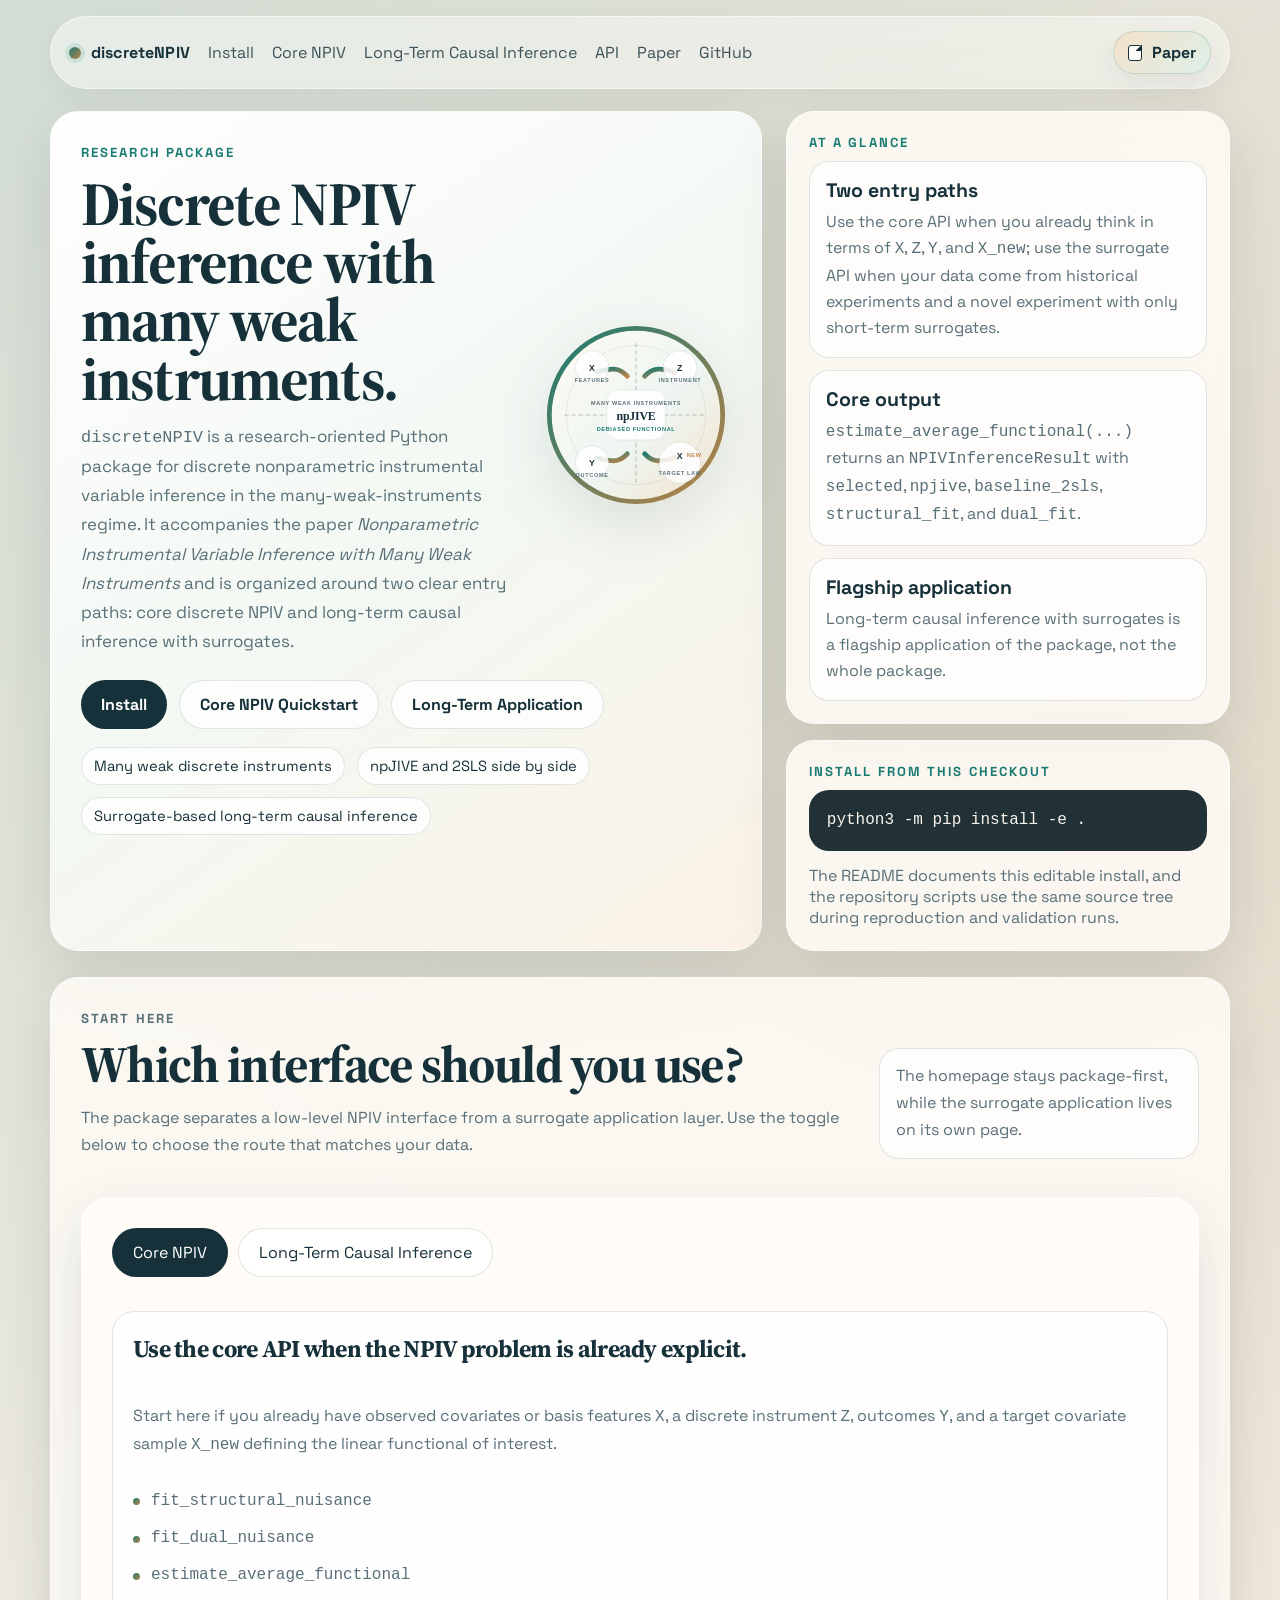
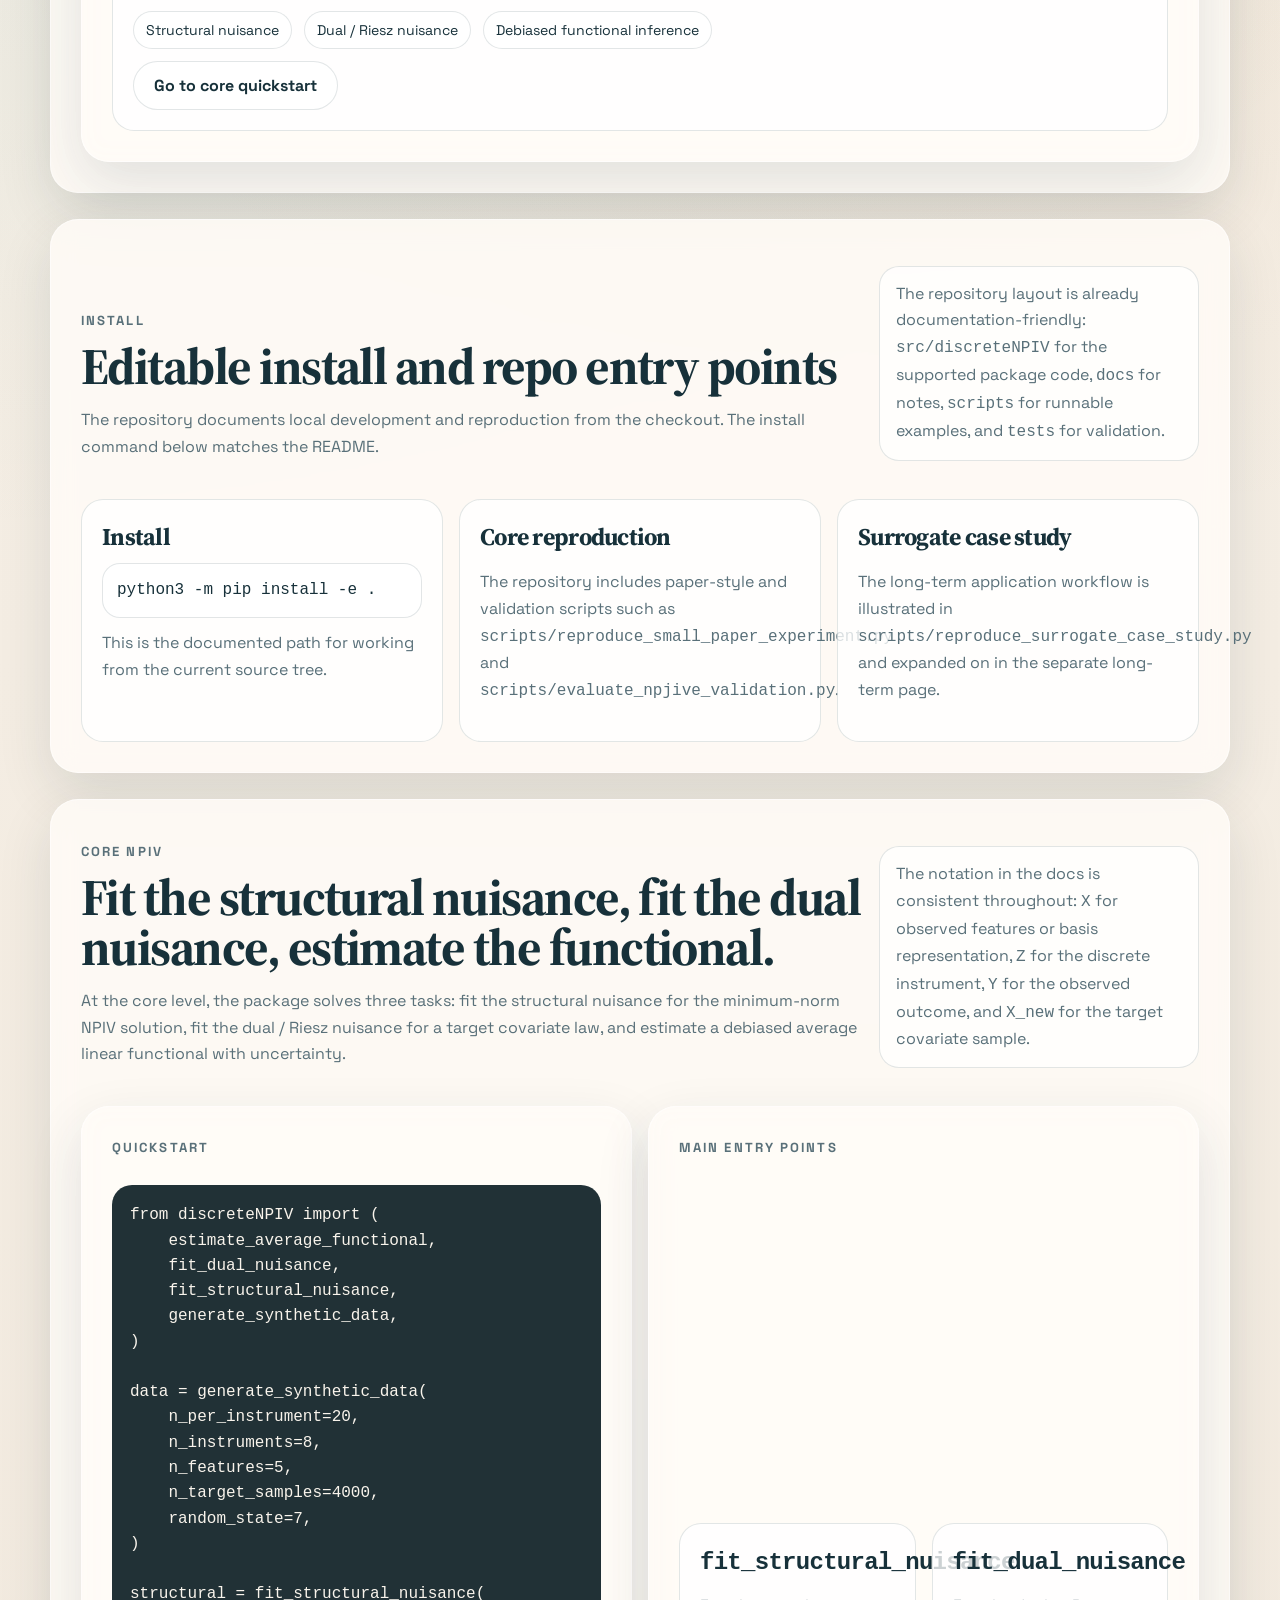
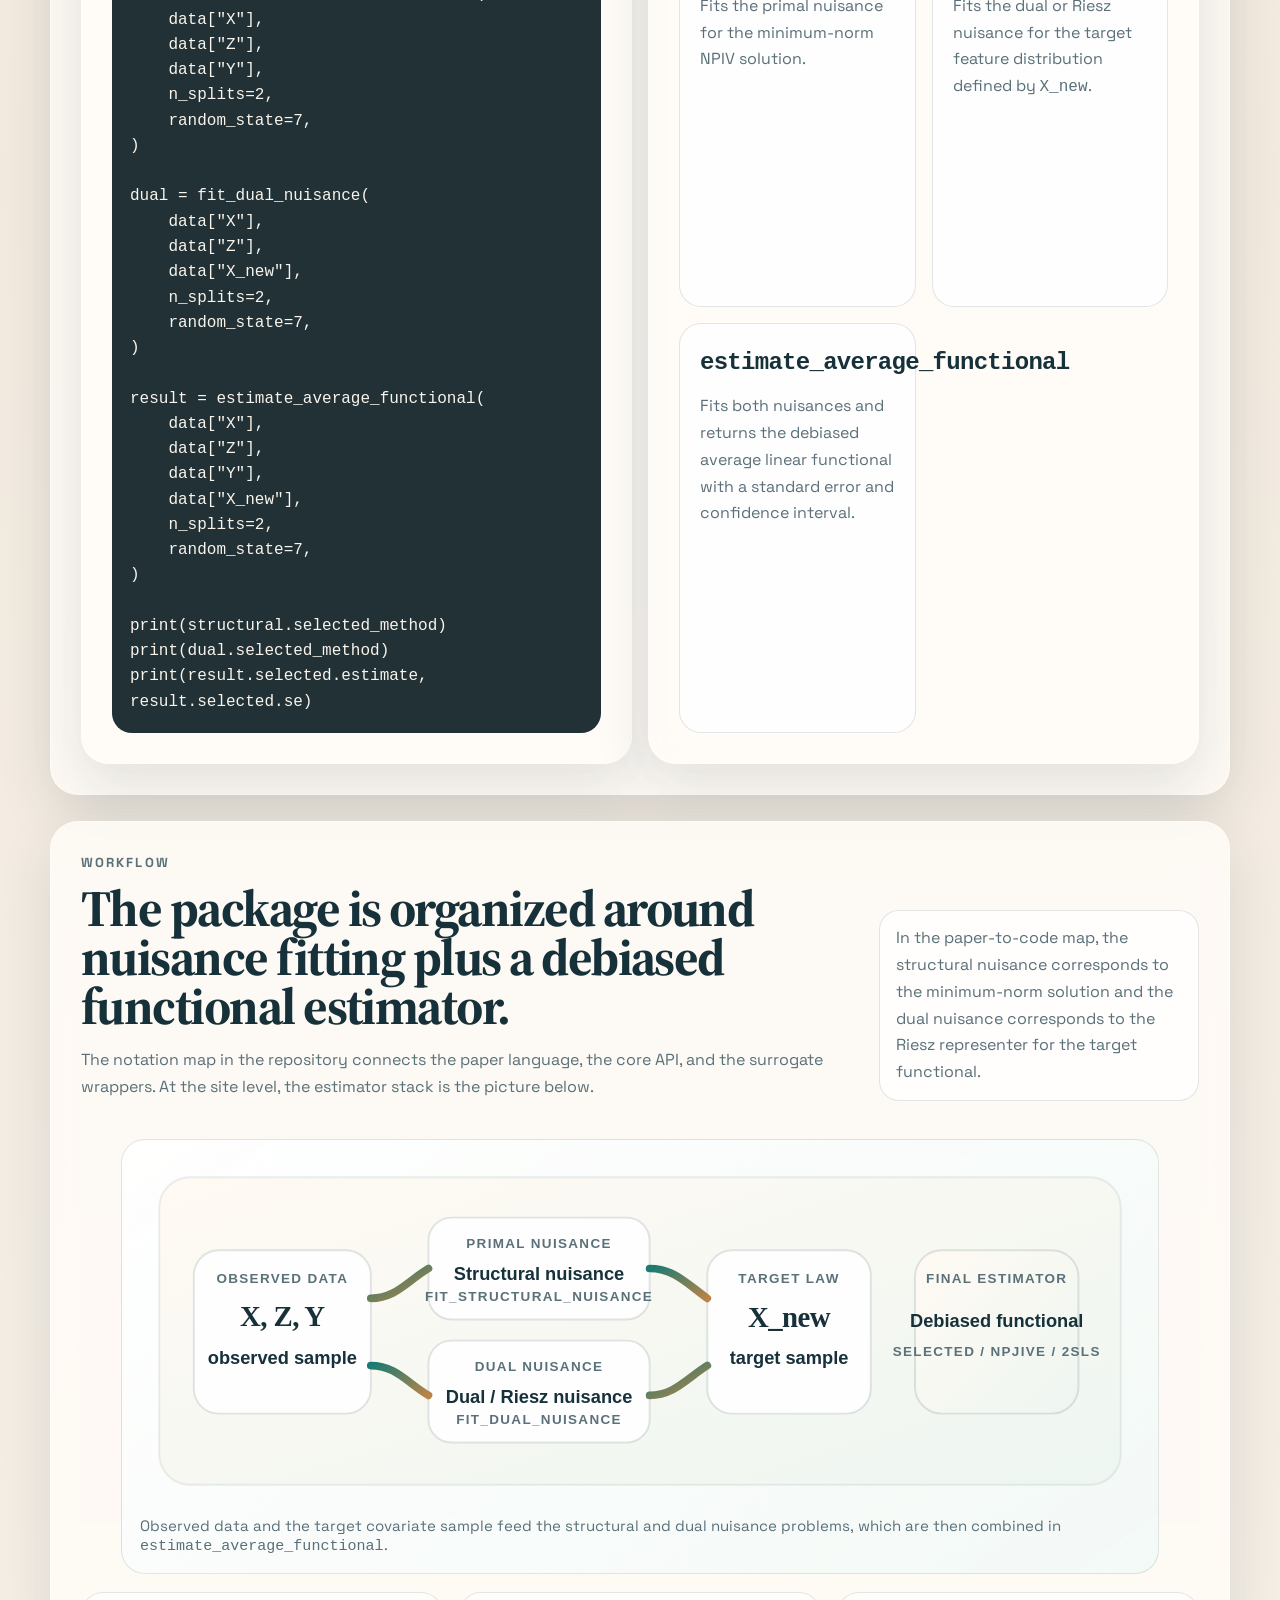
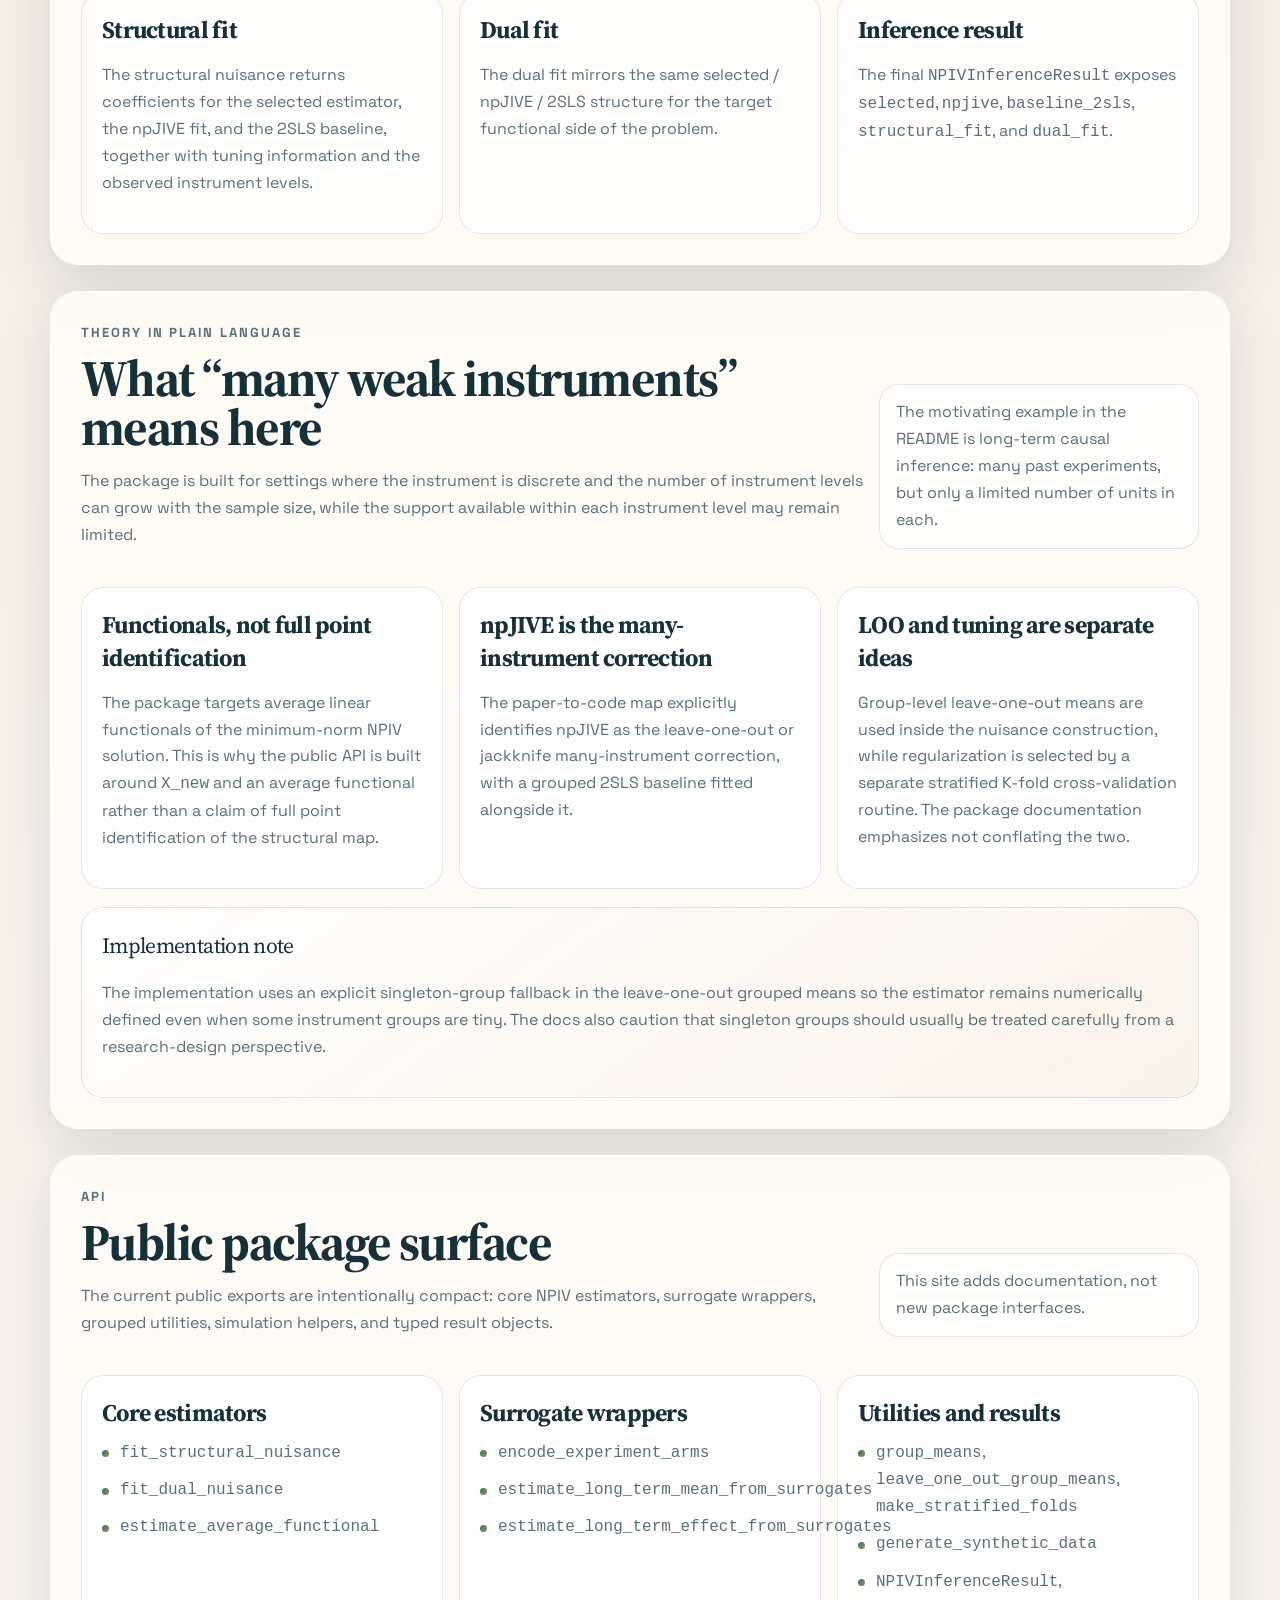
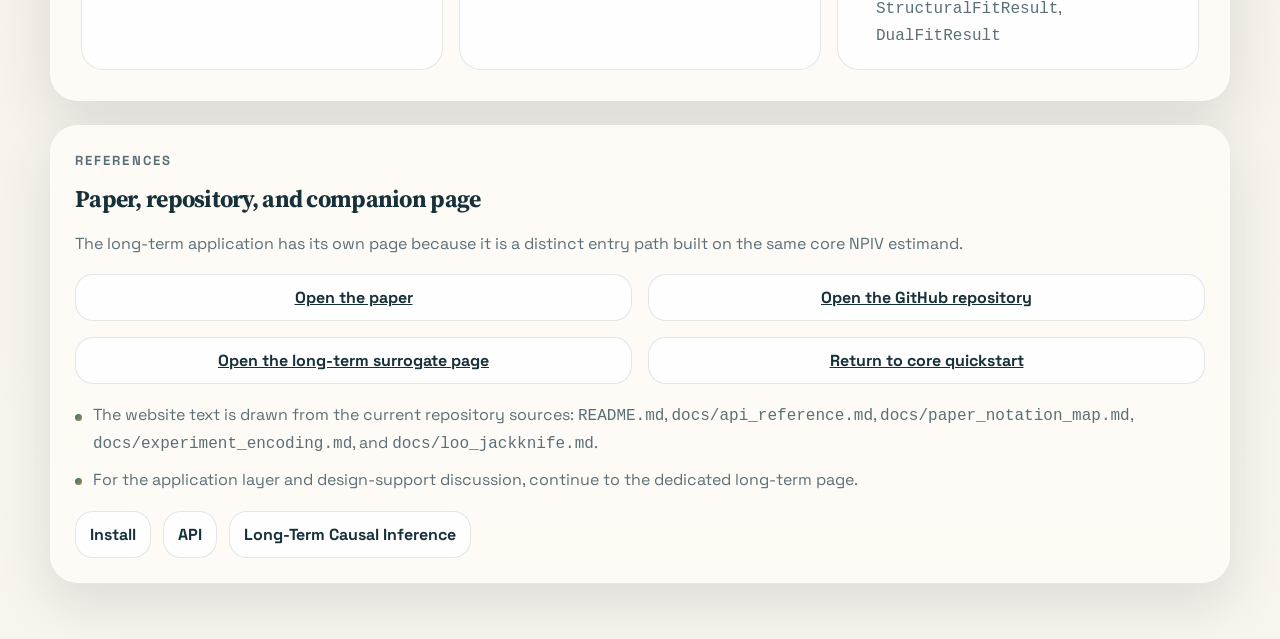
==== docs/index.html @ bb8f6d9b "add academic docs site" ====
<!DOCTYPE html>
<html lang="en">
  <head>
    <meta charset="UTF-8" />
    <meta name="viewport" content="width=device-width, initial-scale=1.0" />
    <title>discreteNPIV</title>
    <meta
      name="description"
      content="Academic package website for discreteNPIV, a research-oriented Python package for discrete nonparametric instrumental variable inference in the many-weak-instruments regime."
    />
    <link rel="preconnect" href="https://fonts.googleapis.com" />
    <link rel="preconnect" href="https://fonts.gstatic.com" crossorigin />
    <link
      href="https://fonts.googleapis.com/css2?family=Space+Grotesk:wght@400;500;700&amp;family=Source+Serif+4:opsz,wght@8..60,400;8..60,600&amp;display=swap"
      rel="stylesheet"
    />
    <link rel="stylesheet" href="./site.css" />
    <script src="./site.js" defer></script>
  </head>
  <body>
    <div class="page-shell">
      <nav class="topbar">
        <a class="brand" href="./index.html" aria-current="page">
          <span class="brand-mark" aria-hidden="true"></span>
          <span>discreteNPIV</span>
        </a>
        <div class="toplinks">
          <a href="#install">Install</a>
          <a href="#core-npiv">Core NPIV</a>
          <a href="./long-term.html">Long-Term Causal Inference</a>
          <a href="#api">API</a>
          <a href="https://arxiv.org/abs/2505.07729">Paper</a>
          <a href="https://github.com/Larsvanderlaan/discreteNPIV">GitHub</a>
        </div>
        <a class="paper-link" href="https://arxiv.org/abs/2505.07729">
          <span class="paper-link-icon" aria-hidden="true"></span>
          <span>Paper</span>
        </a>
      </nav>

      <header class="hero">
        <section class="hero-copy">
          <p class="eyebrow">Research Package</p>
          <div class="hero-grid">
            <div>
              <h1>Discrete NPIV inference with many weak instruments.</h1>
              <p class="lede">
                <code>discreteNPIV</code> is a research-oriented Python package for
                discrete nonparametric instrumental variable inference in the
                many-weak-instruments regime. It accompanies the paper
                <em>Nonparametric Instrumental Variable Inference with Many Weak
                Instruments</em> and is organized around two clear entry paths:
                core discrete NPIV and long-term causal inference with surrogates.
              </p>
            </div>
            <div class="hero-art">
              <img
                src="./assets/discretenpiv-badge.svg"
                alt="discreteNPIV badge showing X, Z, Y, X_new, and npJIVE"
                width="480"
                height="480"
              />
            </div>
          </div>
          <div class="hero-actions">
            <a class="button button-primary" href="#install">Install</a>
            <a class="button button-secondary" href="#core-npiv">Core NPIV Quickstart</a>
            <a class="button button-secondary" href="./long-term.html">Long-Term Application</a>
          </div>
          <ul class="hero-pills">
            <li>Many weak discrete instruments</li>
            <li>npJIVE and 2SLS side by side</li>
            <li>Surrogate-based long-term causal inference</li>
          </ul>
        </section>

        <aside class="hero-panel">
          <section>
            <p class="mini-label">At A Glance</p>
            <div class="stat-list">
              <article class="metric-card">
                <strong>Two entry paths</strong>
                <span>
                  Use the core API when you already think in terms of
                  <code>X</code>, <code>Z</code>, <code>Y</code>, and
                  <code>X_new</code>; use the surrogate API when your data come
                  from historical experiments and a novel experiment with only
                  short-term surrogates.
                </span>
              </article>
              <article class="metric-card">
                <strong>Core output</strong>
                <span>
                  <code>estimate_average_functional(...)</code> returns an
                  <code>NPIVInferenceResult</code> with <code>selected</code>,
                  <code>npjive</code>, <code>baseline_2sls</code>,
                  <code>structural_fit</code>, and <code>dual_fit</code>.
                </span>
              </article>
              <article class="metric-card">
                <strong>Flagship application</strong>
                <span>
                  Long-term causal inference with surrogates is a flagship
                  application of the package, not the whole package.
                </span>
              </article>
            </div>
          </section>

          <section>
            <p class="mini-label">Install From This Checkout</p>
            <pre class="code-block"><code>python3 -m pip install -e .</code></pre>
            <p class="panel-note">
              The README documents this editable install, and the repository
              scripts use the same source tree during reproduction and
              validation runs.
            </p>
          </section>
        </aside>
      </header>

      <main>
        <section class="section" id="entry-paths">
          <div class="section-heading">
            <div>
              <p class="eyebrow">Start Here</p>
              <h2>Which interface should you use?</h2>
              <p class="section-intro">
                The package separates a low-level NPIV interface from a
                surrogate application layer. Use the toggle below to choose the
                route that matches your data.
              </p>
            </div>
            <p class="section-side-note">
              The homepage stays package-first, while the surrogate application
              lives on its own page.
            </p>
          </div>

          <div class="surface-card" data-interface-toggle>
            <div class="toggle-row" role="group" aria-label="Interface chooser">
              <button
                class="toggle-button is-active"
                type="button"
                data-interface-button="core"
              >
                Core NPIV
              </button>
              <button
                class="toggle-button"
                type="button"
                data-interface-button="longterm"
              >
                Long-Term Causal Inference
              </button>
            </div>

            <article class="route-panel" data-interface-panel="core">
              <h3>Use the core API when the NPIV problem is already explicit.</h3>
              <p>
                Start here if you already have observed covariates or basis
                features <code>X</code>, a discrete instrument <code>Z</code>,
                outcomes <code>Y</code>, and a target covariate sample
                <code>X_new</code> defining the linear functional of interest.
              </p>
              <ul class="api-list">
                <li><code>fit_structural_nuisance</code></li>
                <li><code>fit_dual_nuisance</code></li>
                <li><code>estimate_average_functional</code></li>
              </ul>
              <div class="pill-row">
                <span class="pill">Structural nuisance</span>
                <span class="pill">Dual / Riesz nuisance</span>
                <span class="pill">Debiased functional inference</span>
              </div>
              <a class="route-cta" href="#core-npiv">Go to core quickstart</a>
            </article>

            <article class="route-panel is-hidden" data-interface-panel="longterm">
              <h3>Use the surrogate API when historical experiments are the instrument.</h3>
              <p>
                Start here if you have historical experiments with surrogate and
                long-term outcomes, plus a novel experiment that contributes only
                surrogate outcomes. The wrappers translate this application
                structure into the core NPIV estimand.
              </p>
              <ul class="api-list">
                <li><code>encode_experiment_arms</code></li>
                <li><code>estimate_long_term_mean_from_surrogates</code></li>
                <li><code>estimate_long_term_effect_from_surrogates</code></li>
              </ul>
              <div class="pill-row">
                <span class="pill">Historical arms -> Z</span>
                <span class="pill">Novel surrogates -> X_new</span>
                <span class="pill">Support diagnostics</span>
              </div>
              <a class="route-cta" href="./long-term.html">Open long-term page</a>
            </article>
          </div>
        </section>

        <section class="section" id="install">
          <div class="section-heading">
            <div>
              <p class="eyebrow">Install</p>
              <h2>Editable install and repo entry points</h2>
              <p class="section-intro">
                The repository documents local development and reproduction from
                the checkout. The install command below matches the README.
              </p>
            </div>
            <p class="section-side-note">
              The repository layout is already documentation-friendly:
              <code>src/discreteNPIV</code> for the supported package code,
              <code>docs</code> for notes, <code>scripts</code> for runnable
              examples, and <code>tests</code> for validation.
            </p>
          </div>

          <div class="grid-3">
            <article class="card">
              <h3>Install</h3>
              <pre class="inline-code"><code>python3 -m pip install -e .</code></pre>
              <p class="code-note">
                This is the documented path for working from the current source
                tree.
              </p>
            </article>
            <article class="card">
              <h3>Core reproduction</h3>
              <p>
                The repository includes paper-style and validation scripts such
                as <code>scripts/reproduce_small_paper_experiment.py</code> and
                <code>scripts/evaluate_npjive_validation.py</code>.
              </p>
            </article>
            <article class="card">
              <h3>Surrogate case study</h3>
              <p>
                The long-term application workflow is illustrated in
                <code>scripts/reproduce_surrogate_case_study.py</code> and
                expanded on in the separate long-term page.
              </p>
            </article>
          </div>
        </section>

        <section class="section" id="core-npiv">
          <div class="section-heading">
            <div>
              <p class="eyebrow">Core NPIV</p>
              <h2>Fit the structural nuisance, fit the dual nuisance, estimate the functional.</h2>
              <p class="section-intro">
                At the core level, the package solves three tasks: fit the
                structural nuisance for the minimum-norm NPIV solution, fit the
                dual / Riesz nuisance for a target covariate law, and estimate a
                debiased average linear functional with uncertainty.
              </p>
            </div>
            <p class="section-side-note">
              The notation in the docs is consistent throughout:
              <code>X</code> for observed features or basis representation,
              <code>Z</code> for the discrete instrument,
              <code>Y</code> for the observed outcome, and
              <code>X_new</code> for the target covariate sample.
            </p>
          </div>

          <div class="grid-2">
            <article class="surface-card">
              <p class="mini-label">Quickstart</p>
              <pre class="code-block"><code>from discreteNPIV import (
    estimate_average_functional,
    fit_dual_nuisance,
    fit_structural_nuisance,
    generate_synthetic_data,
)

data = generate_synthetic_data(
    n_per_instrument=20,
    n_instruments=8,
    n_features=5,
    n_target_samples=4000,
    random_state=7,
)

structural = fit_structural_nuisance(
    data["X"],
    data["Z"],
    data["Y"],
    n_splits=2,
    random_state=7,
)

dual = fit_dual_nuisance(
    data["X"],
    data["Z"],
    data["X_new"],
    n_splits=2,
    random_state=7,
)

result = estimate_average_functional(
    data["X"],
    data["Z"],
    data["Y"],
    data["X_new"],
    n_splits=2,
    random_state=7,
)

print(structural.selected_method)
print(dual.selected_method)
print(result.selected.estimate, result.selected.se)</code></pre>
            </article>

            <article class="surface-card">
              <p class="mini-label">Main Entry Points</p>
              <div class="details-grid">
                <article class="detail-card">
                  <h3><code>fit_structural_nuisance</code></h3>
                  <p>
                    Fits the primal nuisance for the minimum-norm NPIV solution.
                  </p>
                </article>
                <article class="detail-card">
                  <h3><code>fit_dual_nuisance</code></h3>
                  <p>
                    Fits the dual or Riesz nuisance for the target feature
                    distribution defined by <code>X_new</code>.
                  </p>
                </article>
                <article class="detail-card">
                  <h3><code>estimate_average_functional</code></h3>
                  <p>
                    Fits both nuisances and returns the debiased average linear
                    functional with a standard error and confidence interval.
                  </p>
                </article>
              </div>
            </article>
          </div>
        </section>

        <section class="section" id="workflow">
          <div class="section-heading">
            <div>
              <p class="eyebrow">Workflow</p>
              <h2>The package is organized around nuisance fitting plus a debiased functional estimator.</h2>
              <p class="section-intro">
                The notation map in the repository connects the paper language,
                the core API, and the surrogate wrappers. At the site level,
                the estimator stack is the picture below.
              </p>
            </div>
            <p class="section-side-note">
              In the paper-to-code map, the structural nuisance corresponds to
              the minimum-norm solution and the dual nuisance corresponds to the
              Riesz representer for the target functional.
            </p>
          </div>

          <figure class="figure-frame">
            <img
              src="./assets/npiv-workflow.svg"
              alt="Workflow diagram for the core NPIV estimator stack"
              width="960"
              height="320"
            />
            <figcaption class="figure-caption">
              Observed data and the target covariate sample feed the structural
              and dual nuisance problems, which are then combined in
              <code>estimate_average_functional</code>.
            </figcaption>
          </figure>

          <div class="problem-grid" style="margin-top: 18px;">
            <article class="card">
              <h3>Structural fit</h3>
              <p>
                The structural nuisance returns coefficients for the selected
                estimator, the npJIVE fit, and the 2SLS baseline, together with
                tuning information and the observed instrument levels.
              </p>
            </article>
            <article class="card">
              <h3>Dual fit</h3>
              <p>
                The dual fit mirrors the same selected / npJIVE / 2SLS structure
                for the target functional side of the problem.
              </p>
            </article>
            <article class="card">
              <h3>Inference result</h3>
              <p>
                The final <code>NPIVInferenceResult</code> exposes
                <code>selected</code>, <code>npjive</code>,
                <code>baseline_2sls</code>, <code>structural_fit</code>, and
                <code>dual_fit</code>.
              </p>
            </article>
          </div>
        </section>

        <section class="section" id="theory">
          <div class="section-heading">
            <div>
              <p class="eyebrow">Theory In Plain Language</p>
              <h2>What “many weak instruments” means here</h2>
              <p class="section-intro">
                The package is built for settings where the instrument is
                discrete and the number of instrument levels can grow with the
                sample size, while the support available within each instrument
                level may remain limited.
              </p>
            </div>
            <p class="section-side-note">
              The motivating example in the README is long-term causal inference:
              many past experiments, but only a limited number of units in each.
            </p>
          </div>

          <div class="theory-grid">
            <article class="definition-card">
              <h3>Functionals, not full point identification</h3>
              <p>
                The package targets average linear functionals of the
                minimum-norm NPIV solution. This is why the public API is built
                around <code>X_new</code> and an average functional rather than a
                claim of full point identification of the structural map.
              </p>
            </article>
            <article class="definition-card">
              <h3>npJIVE is the many-instrument correction</h3>
              <p>
                The paper-to-code map explicitly identifies npJIVE as the
                leave-one-out or jackknife many-instrument correction, with a
                grouped 2SLS baseline fitted alongside it.
              </p>
            </article>
            <article class="definition-card">
              <h3>LOO and tuning are separate ideas</h3>
              <p>
                Group-level leave-one-out means are used inside the nuisance
                construction, while regularization is selected by a separate
                stratified K-fold cross-validation routine. The package
                documentation emphasizes not conflating the two.
              </p>
            </article>
          </div>

          <aside class="callout" style="margin-top: 18px;">
            <span class="callout-title">Implementation note</span>
            <p>
              The implementation uses an explicit singleton-group fallback in
              the leave-one-out grouped means so the estimator remains
              numerically defined even when some instrument groups are tiny. The
              docs also caution that singleton groups should usually be treated
              carefully from a research-design perspective.
            </p>
          </aside>
        </section>

        <section class="section" id="api">
          <div class="section-heading">
            <div>
              <p class="eyebrow">API</p>
              <h2>Public package surface</h2>
              <p class="section-intro">
                The current public exports are intentionally compact: core NPIV
                estimators, surrogate wrappers, grouped utilities, simulation
                helpers, and typed result objects.
              </p>
            </div>
            <p class="section-side-note">
              This site adds documentation, not new package interfaces.
            </p>
          </div>

          <div class="api-grid">
            <article class="card">
              <h3>Core estimators</h3>
              <ul class="api-list">
                <li><code>fit_structural_nuisance</code></li>
                <li><code>fit_dual_nuisance</code></li>
                <li><code>estimate_average_functional</code></li>
              </ul>
            </article>
            <article class="card">
              <h3>Surrogate wrappers</h3>
              <ul class="api-list">
                <li><code>encode_experiment_arms</code></li>
                <li><code>estimate_long_term_mean_from_surrogates</code></li>
                <li><code>estimate_long_term_effect_from_surrogates</code></li>
              </ul>
            </article>
            <article class="card">
              <h3>Utilities and results</h3>
              <ul class="api-list">
                <li><code>group_means</code>, <code>leave_one_out_group_means</code>, <code>make_stratified_folds</code></li>
                <li><code>generate_synthetic_data</code></li>
                <li><code>NPIVInferenceResult</code>, <code>StructuralFitResult</code>, <code>DualFitResult</code></li>
              </ul>
            </article>
          </div>
        </section>

        <section class="reference-card" id="references">
          <p class="eyebrow">References</p>
          <h3>Paper, repository, and companion page</h3>
          <p>
            The long-term application has its own page because it is a distinct
            entry path built on the same core NPIV estimand.
          </p>
          <div class="reference-grid" style="margin-top: 16px;">
            <a href="https://arxiv.org/abs/2505.07729">Open the paper</a>
            <a href="https://github.com/Larsvanderlaan/discreteNPIV">Open the GitHub repository</a>
            <a href="./long-term.html">Open the long-term surrogate page</a>
            <a href="#core-npiv">Return to core quickstart</a>
          </div>
          <ul class="reference-list" style="margin-top: 18px;">
            <li>
              The website text is drawn from the current repository sources:
              <code>README.md</code>, <code>docs/api_reference.md</code>,
              <code>docs/paper_notation_map.md</code>,
              <code>docs/experiment_encoding.md</code>, and
              <code>docs/loo_jackknife.md</code>.
            </li>
            <li>
              For the application layer and design-support discussion, continue
              to the dedicated long-term page.
            </li>
          </ul>
          <div class="footer-links">
            <a class="footer-link" href="#install">Install</a>
            <a class="footer-link" href="#api">API</a>
            <a class="footer-link" href="./long-term.html">Long-Term Causal Inference</a>
          </div>
        </section>
      </main>
    </div>
  </body>
</html>
---- docs/site.css ----
:root {
  --bg: #f6f0e6;
  --bg-deep: #efe5d7;
  --surface: rgba(255, 252, 247, 0.84);
  --surface-strong: #fffdf9;
  --ink: #17313a;
  --muted: #597079;
  --line: rgba(23, 49, 58, 0.12);
  --accent: #1a7b72;
  --accent-soft: #dcefe9;
  --warm: #bb8347;
  --warm-soft: #f3dfc6;
  --shadow: 0 20px 54px rgba(26, 48, 55, 0.12);
  --radius: 28px;
  --radius-sm: 22px;
  --content-width: 1180px;
}

* {
  box-sizing: border-box;
}

html {
  scroll-behavior: smooth;
}

body {
  margin: 0;
  min-height: 100vh;
  color: var(--ink);
  background:
    radial-gradient(circle at top left, rgba(26, 123, 114, 0.16), transparent 30%),
    radial-gradient(circle at 86% 10%, rgba(187, 131, 71, 0.16), transparent 22%),
    linear-gradient(180deg, #f8f3eb 0%, #f2eadf 48%, #f8f4ee 100%);
  font-family: "Space Grotesk", "Avenir Next", "Trebuchet MS", sans-serif;
}

code,
pre {
  font-family: "SFMono-Regular", "Consolas", "Liberation Mono", monospace;
}

a {
  color: inherit;
}

img {
  max-width: 100%;
}

.page-shell {
  width: min(var(--content-width), calc(100% - 32px));
  margin: 0 auto;
  padding: 16px 0 56px;
}

.topbar {
  display: flex;
  align-items: center;
  justify-content: space-between;
  gap: 18px;
  flex-wrap: wrap;
  padding: 14px 18px;
  border: 1px solid rgba(255, 255, 255, 0.55);
  border-radius: 999px;
  background: rgba(255, 255, 255, 0.42);
  backdrop-filter: blur(14px);
  box-shadow: 0 10px 30px rgba(26, 48, 55, 0.05);
}

.brand {
  display: inline-flex;
  align-items: center;
  gap: 10px;
  font-weight: 700;
  letter-spacing: 0.01em;
  text-decoration: none;
}

.brand-mark {
  width: 12px;
  height: 12px;
  border-radius: 999px;
  background: linear-gradient(135deg, var(--accent), var(--warm));
  box-shadow: 0 0 0 4px rgba(26, 123, 114, 0.12);
}

.toplinks {
  display: flex;
  align-items: center;
  gap: 18px;
  flex: 1 1 auto;
  flex-wrap: wrap;
}

.toplinks a {
  opacity: 0.82;
  text-decoration: none;
}

.toplinks a:hover,
.toplinks a[aria-current="page"] {
  opacity: 1;
}

.paper-link,
.button,
.footer-link,
.route-cta {
  text-decoration: none;
}

.paper-link {
  display: inline-flex;
  align-items: center;
  gap: 10px;
  padding: 10px 14px;
  border-radius: 999px;
  border: 1px solid rgba(26, 123, 114, 0.18);
  background: linear-gradient(135deg, rgba(243, 223, 198, 0.9), rgba(220, 239, 233, 0.92));
  box-shadow: 0 10px 24px rgba(41, 65, 73, 0.08);
  font-weight: 700;
}

.paper-link:hover,
.button:hover,
.footer-link:hover,
.route-cta:hover,
.toggle-button:hover {
  transform: translateY(-1px);
}

.paper-link-icon {
  position: relative;
  width: 14px;
  height: 16px;
  border: 1.5px solid currentColor;
  border-radius: 3px;
  background: rgba(255, 255, 255, 0.84);
}

.paper-link-icon::after {
  content: "";
  position: absolute;
  top: -1px;
  right: -1px;
  width: 6px;
  height: 6px;
  background: linear-gradient(135deg, transparent 49%, currentColor 50%);
}

.hero {
  display: grid;
  grid-template-columns: minmax(0, 1.25fr) minmax(320px, 0.78fr);
  gap: 24px;
  align-items: stretch;
  margin-top: 22px;
}

.hero-copy,
.hero-panel,
.section,
.surface-card,
.metric-card,
.route-panel,
.note-card,
.reference-card {
  position: relative;
}

.hero-copy,
.hero-panel > * ,
.section,
.surface-card,
.reference-card {
  border-radius: var(--radius);
  border: 1px solid rgba(255, 255, 255, 0.56);
  background: var(--surface);
  backdrop-filter: blur(12px);
  box-shadow: var(--shadow);
}

.hero-copy,
.section,
.surface-card,
.reference-card {
  padding: 30px;
}

.hero-panel {
  display: grid;
  gap: 16px;
  align-content: start;
}

.hero-panel > * {
  padding: 22px;
}

.hero-copy {
  background:
    linear-gradient(145deg, rgba(255, 255, 255, 0.84), rgba(220, 239, 233, 0.34), rgba(243, 223, 198, 0.38)),
    var(--surface-strong);
}

.eyebrow,
.mini-label {
  margin: 0 0 10px;
  font-size: 0.82rem;
  letter-spacing: 0.16em;
  text-transform: uppercase;
  color: var(--accent);
  font-weight: 700;
}

h1,
h2,
h3,
h4,
.hero-stat strong,
.callout-title {
  font-family: "Source Serif 4", Georgia, serif;
  letter-spacing: -0.03em;
}

h1 {
  margin: 0 0 14px;
  font-size: clamp(2.7rem, 4.8vw, 4.4rem);
  line-height: 0.95;
  max-width: 13ch;
}

.hero-grid {
  display: grid;
  grid-template-columns: minmax(0, 1.16fr) 190px;
  gap: 20px;
  align-items: center;
}

.hero-copy p {
  line-height: 1.72;
}

.lede {
  margin: 0;
  max-width: 62ch;
  font-size: 1.06rem;
  color: var(--muted);
}

.hero-art {
  justify-self: end;
}

.hero-art img {
  width: min(100%, 190px);
  height: auto;
  display: block;
  filter: drop-shadow(0 18px 32px rgba(23, 49, 58, 0.12));
}

.hero-actions,
.hero-pills,
.footer-links,
.route-actions,
.pill-row,
.method-list {
  display: flex;
  gap: 12px;
  flex-wrap: wrap;
}

.hero-actions {
  margin: 24px 0 18px;
}

.button,
.route-cta,
.toggle-button {
  display: inline-flex;
  align-items: center;
  justify-content: center;
  padding: 13px 20px;
  border-radius: 999px;
  font-weight: 700;
  transition: transform 0.2s ease, box-shadow 0.2s ease, background 0.2s ease;
}

.button-primary {
  background: var(--ink);
  color: #fff;
}

.button-secondary,
.route-cta,
.toggle-button {
  border: 1px solid var(--line);
  background: rgba(255, 255, 255, 0.76);
  color: var(--ink);
}

.hero-pills,
.stat-list,
.key-points,
.reference-list,
.support-list,
.assumption-list,
.api-list {
  padding: 0;
  margin: 0;
  list-style: none;
}

.hero-pills li,
.pill {
  padding: 9px 12px;
  border-radius: 999px;
  border: 1px solid var(--line);
  background: rgba(255, 255, 255, 0.76);
  font-size: 0.92rem;
}

.stat-list {
  display: grid;
  gap: 12px;
}

.metric-card {
  padding: 16px;
  border-radius: 20px;
  border: 1px solid var(--line);
  background: rgba(255, 255, 255, 0.74);
}

.metric-card strong {
  display: block;
  margin-bottom: 6px;
  font-size: 1.22rem;
}

.metric-card span {
  color: var(--muted);
  line-height: 1.62;
}

.panel-note {
  margin: 14px 0 0;
  color: var(--muted);
}

.section {
  margin-top: 26px;
}

.section-heading {
  display: grid;
  grid-template-columns: minmax(0, 1fr) minmax(240px, 320px);
  gap: 16px;
  align-items: end;
  margin-bottom: 22px;
}

.section-heading h2 {
  margin: 0 0 10px;
  font-size: clamp(2rem, 4vw, 3.2rem);
  line-height: 0.96;
}

.section-heading p,
.section-intro,
.note-card p,
.surface-card p,
.reference-card p,
.route-panel p,
.card p,
.callout,
.definition-card p {
  color: var(--muted);
  line-height: 1.68;
}

.section-side-note {
  padding: 14px 16px;
  border-radius: 20px;
  border: 1px solid var(--line);
  background: rgba(255, 255, 255, 0.72);
}

.grid-2,
.grid-3,
.route-grid,
.card-grid,
.theory-grid,
.api-grid,
.problem-grid,
.reference-grid,
.details-grid {
  display: grid;
  gap: 16px;
}

.grid-2,
.route-grid,
.reference-grid,
.details-grid {
  grid-template-columns: repeat(2, minmax(0, 1fr));
}

.grid-3,
.card-grid,
.problem-grid,
.theory-grid,
.api-grid {
  grid-template-columns: repeat(3, minmax(0, 1fr));
}

.card,
.route-panel,
.definition-card,
.callout,
.detail-card {
  padding: 20px;
  border-radius: var(--radius-sm);
  border: 1px solid var(--line);
  background: rgba(255, 255, 255, 0.78);
}

.route-panel h3,
.card h3,
.definition-card h3,
.detail-card h3,
.reference-card h3 {
  margin: 0 0 10px;
  font-size: 1.5rem;
}

.route-panel {
  display: grid;
  gap: 12px;
}

.route-panel.is-hidden {
  display: none;
}

.route-cta {
  justify-self: start;
}

.toggle-row {
  display: flex;
  gap: 10px;
  flex-wrap: wrap;
  margin-bottom: 18px;
}

.toggle-button {
  appearance: none;
  cursor: pointer;
  font: inherit;
}

.toggle-button.is-active {
  background: var(--ink);
  color: #fff;
}

.code-block {
  margin: 0;
  overflow-x: auto;
  white-space: pre-wrap;
  line-height: 1.58;
  padding: 18px;
  border-radius: 20px;
  background: rgba(20, 38, 43, 0.94);
  color: #f9f4ec;
}

.inline-code {
  margin: 0;
  overflow-x: auto;
  white-space: pre-wrap;
  line-height: 1.58;
  padding: 14px;
  border-radius: 18px;
  border: 1px solid var(--line);
  background: rgba(255, 255, 255, 0.78);
  color: var(--ink);
}

.code-note {
  margin-top: 12px;
}

.figure-frame {
  padding: 18px;
  border-radius: 24px;
  border: 1px solid var(--line);
  background:
    linear-gradient(145deg, rgba(255, 255, 255, 0.84), rgba(220, 239, 233, 0.34)),
    rgba(255, 255, 255, 0.78);
}

.figure-frame img {
  width: 100%;
  height: auto;
  display: block;
}

.figure-caption {
  margin: 12px 0 0;
  color: var(--muted);
  font-size: 0.94rem;
}

.key-points,
.support-list,
.assumption-list,
.reference-list,
.api-list {
  display: grid;
  gap: 10px;
}

.key-points li,
.support-list li,
.assumption-list li,
.reference-list li,
.api-list li {
  padding-left: 18px;
  position: relative;
  color: var(--muted);
  line-height: 1.64;
}

.key-points li::before,
.support-list li::before,
.assumption-list li::before,
.reference-list li::before,
.api-list li::before {
  content: "";
  position: absolute;
  left: 0;
  top: 0.72em;
  width: 7px;
  height: 7px;
  border-radius: 999px;
  background: linear-gradient(135deg, var(--accent), var(--warm));
}

.callout {
  background:
    linear-gradient(145deg, rgba(255, 255, 255, 0.84), rgba(243, 223, 198, 0.36)),
    rgba(255, 255, 255, 0.8);
}

.callout-title {
  display: block;
  margin-bottom: 10px;
  font-size: 1.35rem;
  color: var(--ink);
}

.surface-card {
  display: grid;
  gap: 16px;
}

.definition-card h3 {
  margin-bottom: 8px;
}

.pill-row {
  margin-top: 10px;
}

.pill-row .pill {
  font-size: 0.88rem;
}

.reference-card {
  margin-top: 24px;
  padding: 24px;
}

.reference-grid a,
.footer-link {
  display: inline-flex;
  align-items: center;
  justify-content: center;
  padding: 12px 14px;
  border-radius: 18px;
  border: 1px solid var(--line);
  background: rgba(255, 255, 255, 0.78);
  font-weight: 700;
}

.footer-links {
  margin-top: 18px;
}

.subtle {
  color: var(--muted);
}

@media (max-width: 1040px) {
  .hero,
  .section-heading,
  .grid-3,
  .problem-grid,
  .theory-grid,
  .api-grid,
  .card-grid,
  .reference-grid,
  .details-grid,
  .route-grid {
    grid-template-columns: 1fr;
  }

  .hero-grid {
    grid-template-columns: 1fr;
  }

  h1 {
    max-width: 100%;
  }

  .hero-art {
    justify-self: start;
  }
}

@media (max-width: 760px) {
  .page-shell {
    width: min(100%, calc(100% - 20px));
  }

  .topbar,
  .hero-copy,
  .section,
  .surface-card,
  .reference-card,
  .hero-panel > * {
    border-radius: 24px;
  }

  .topbar {
    align-items: flex-start;
    padding: 16px;
  }

  .hero-copy,
  .section,
  .surface-card,
  .reference-card {
    padding: 22px;
  }

  .hero-panel > * {
    padding: 18px;
  }

  .button,
  .paper-link {
    width: 100%;
  }

  .route-cta {
    width: 100%;
  }
}
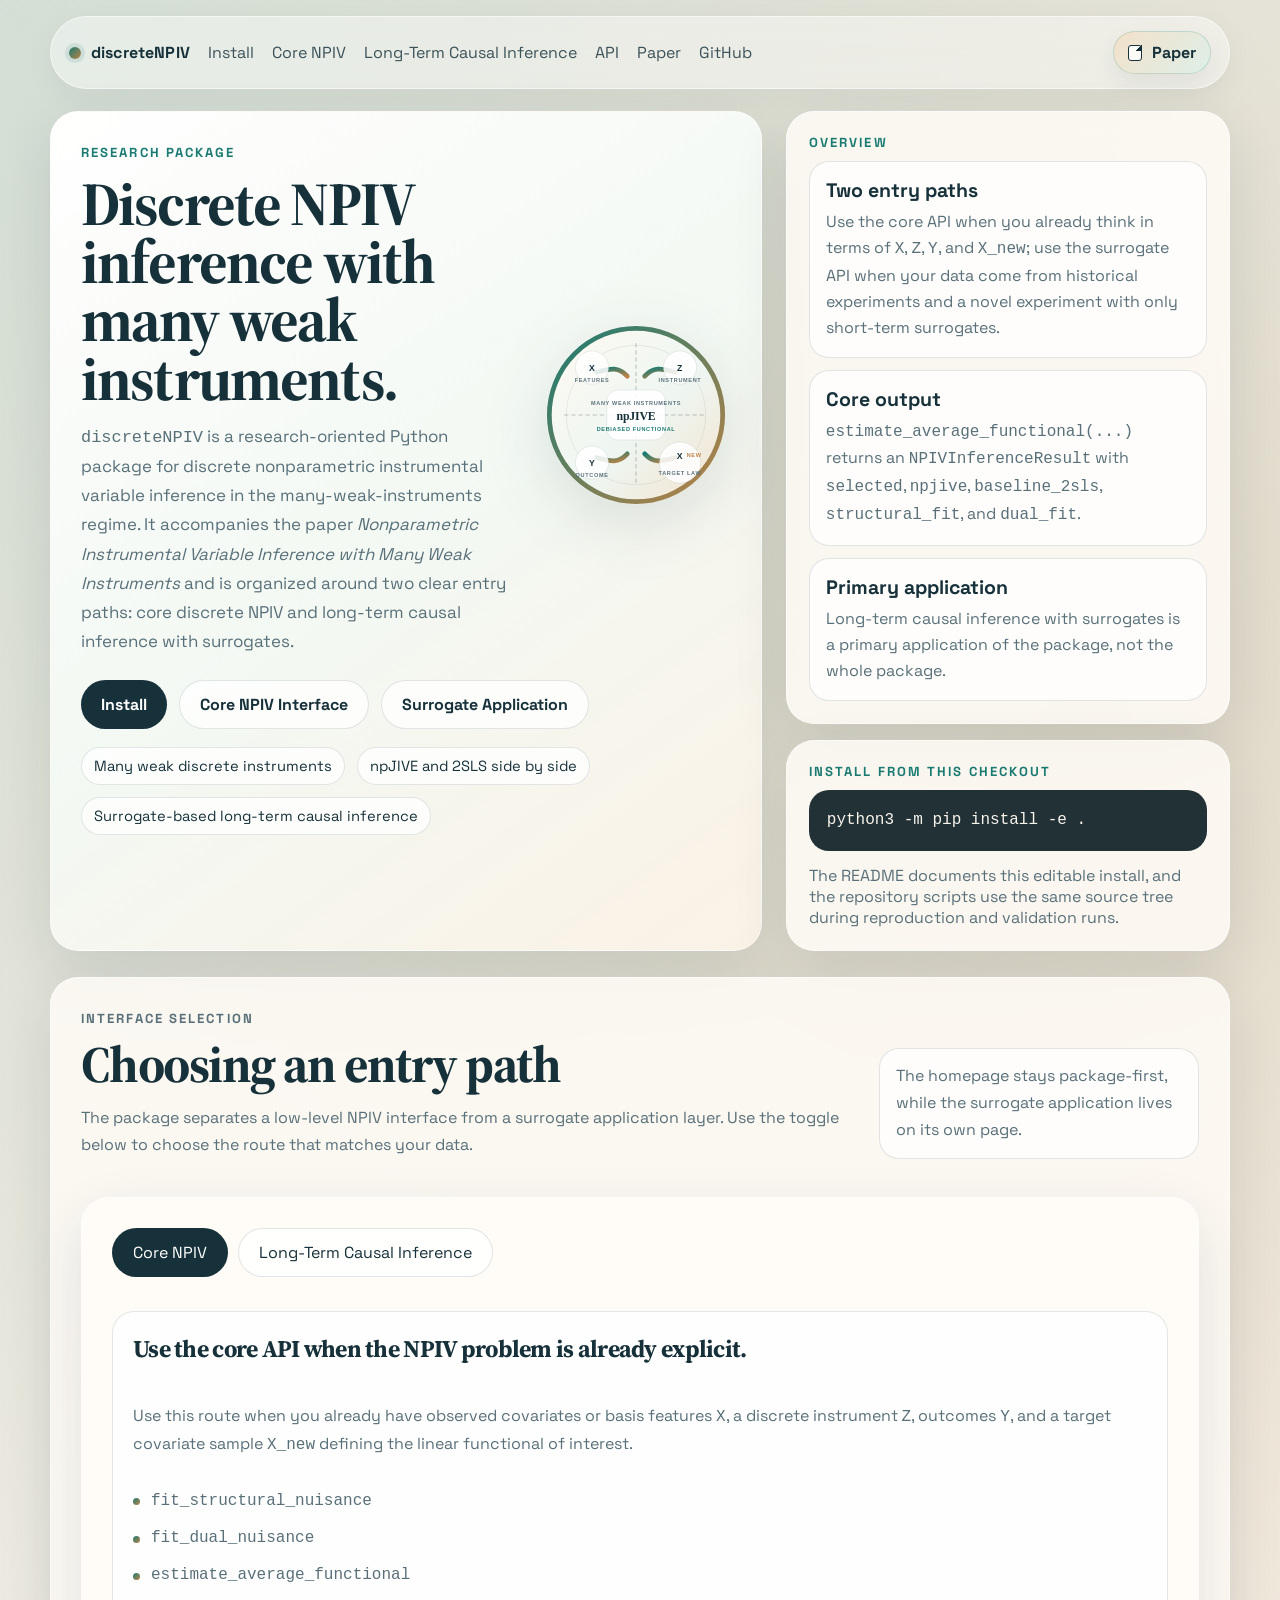
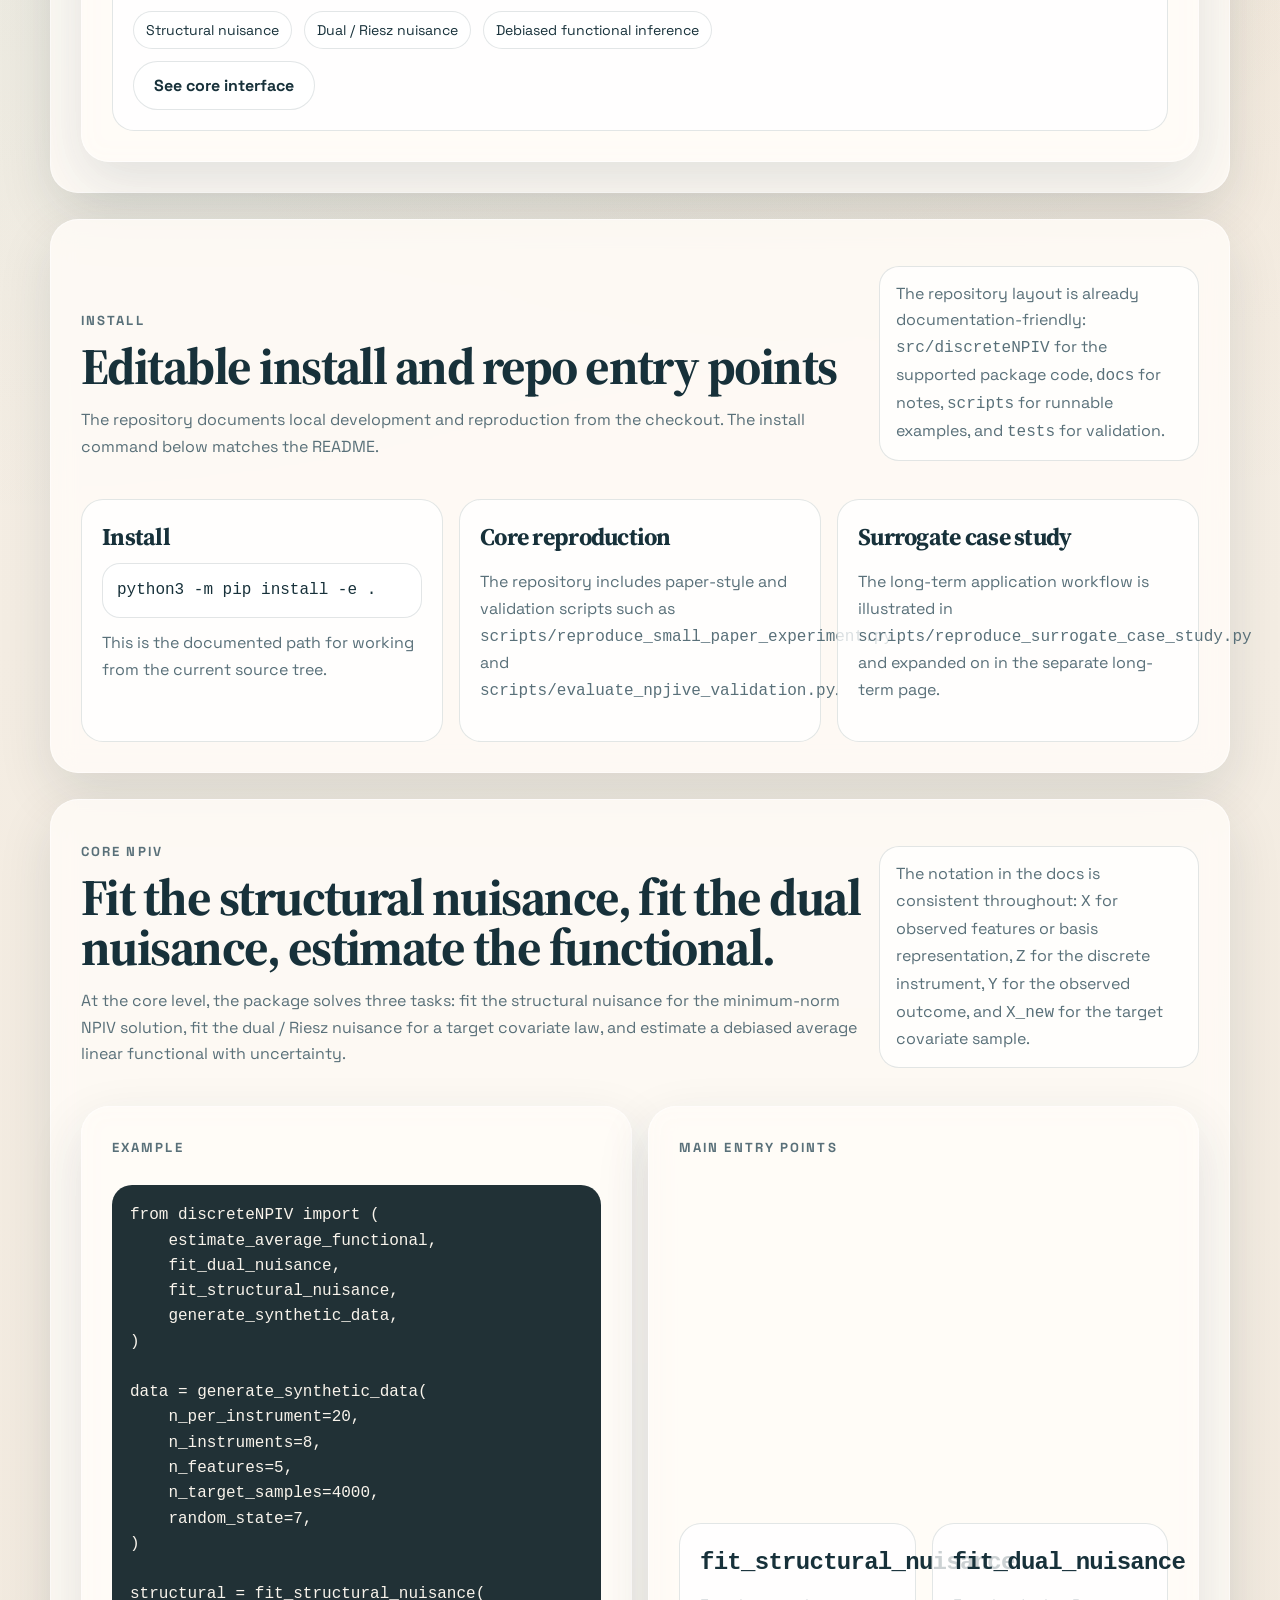
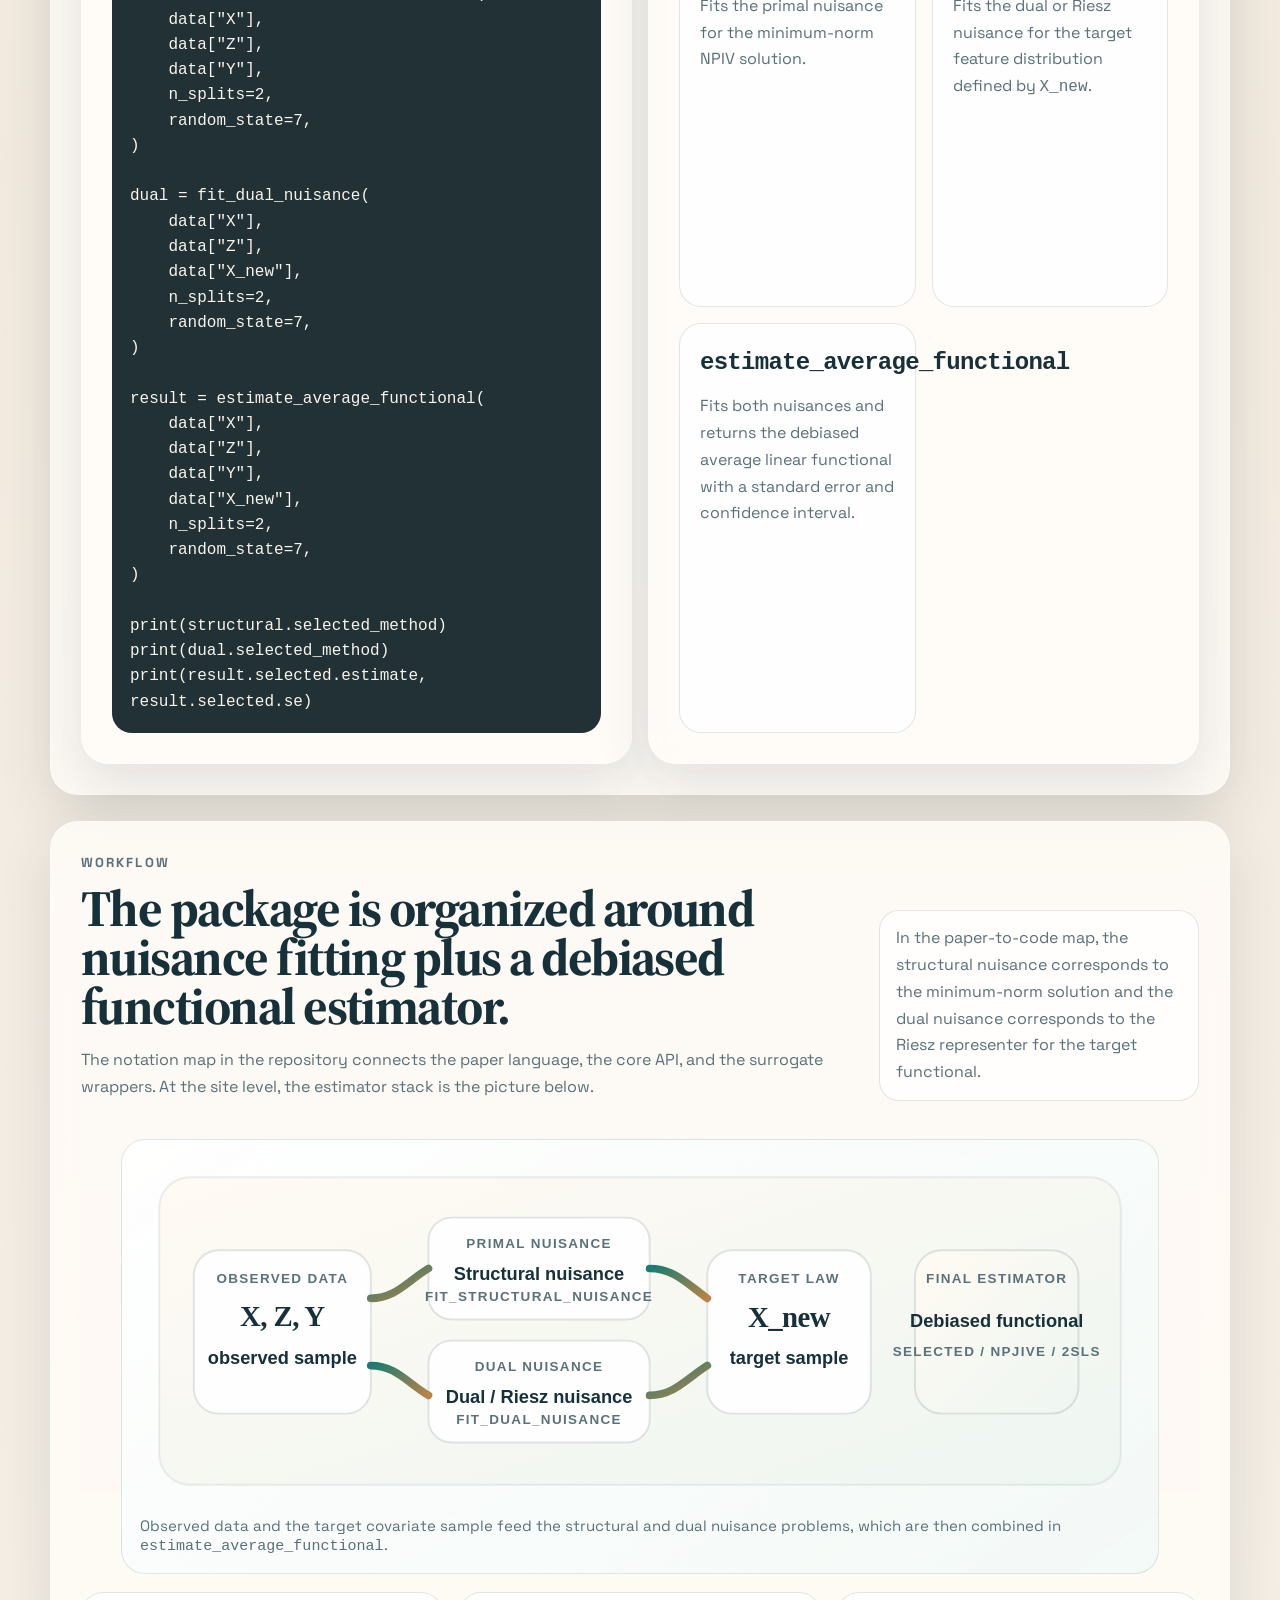
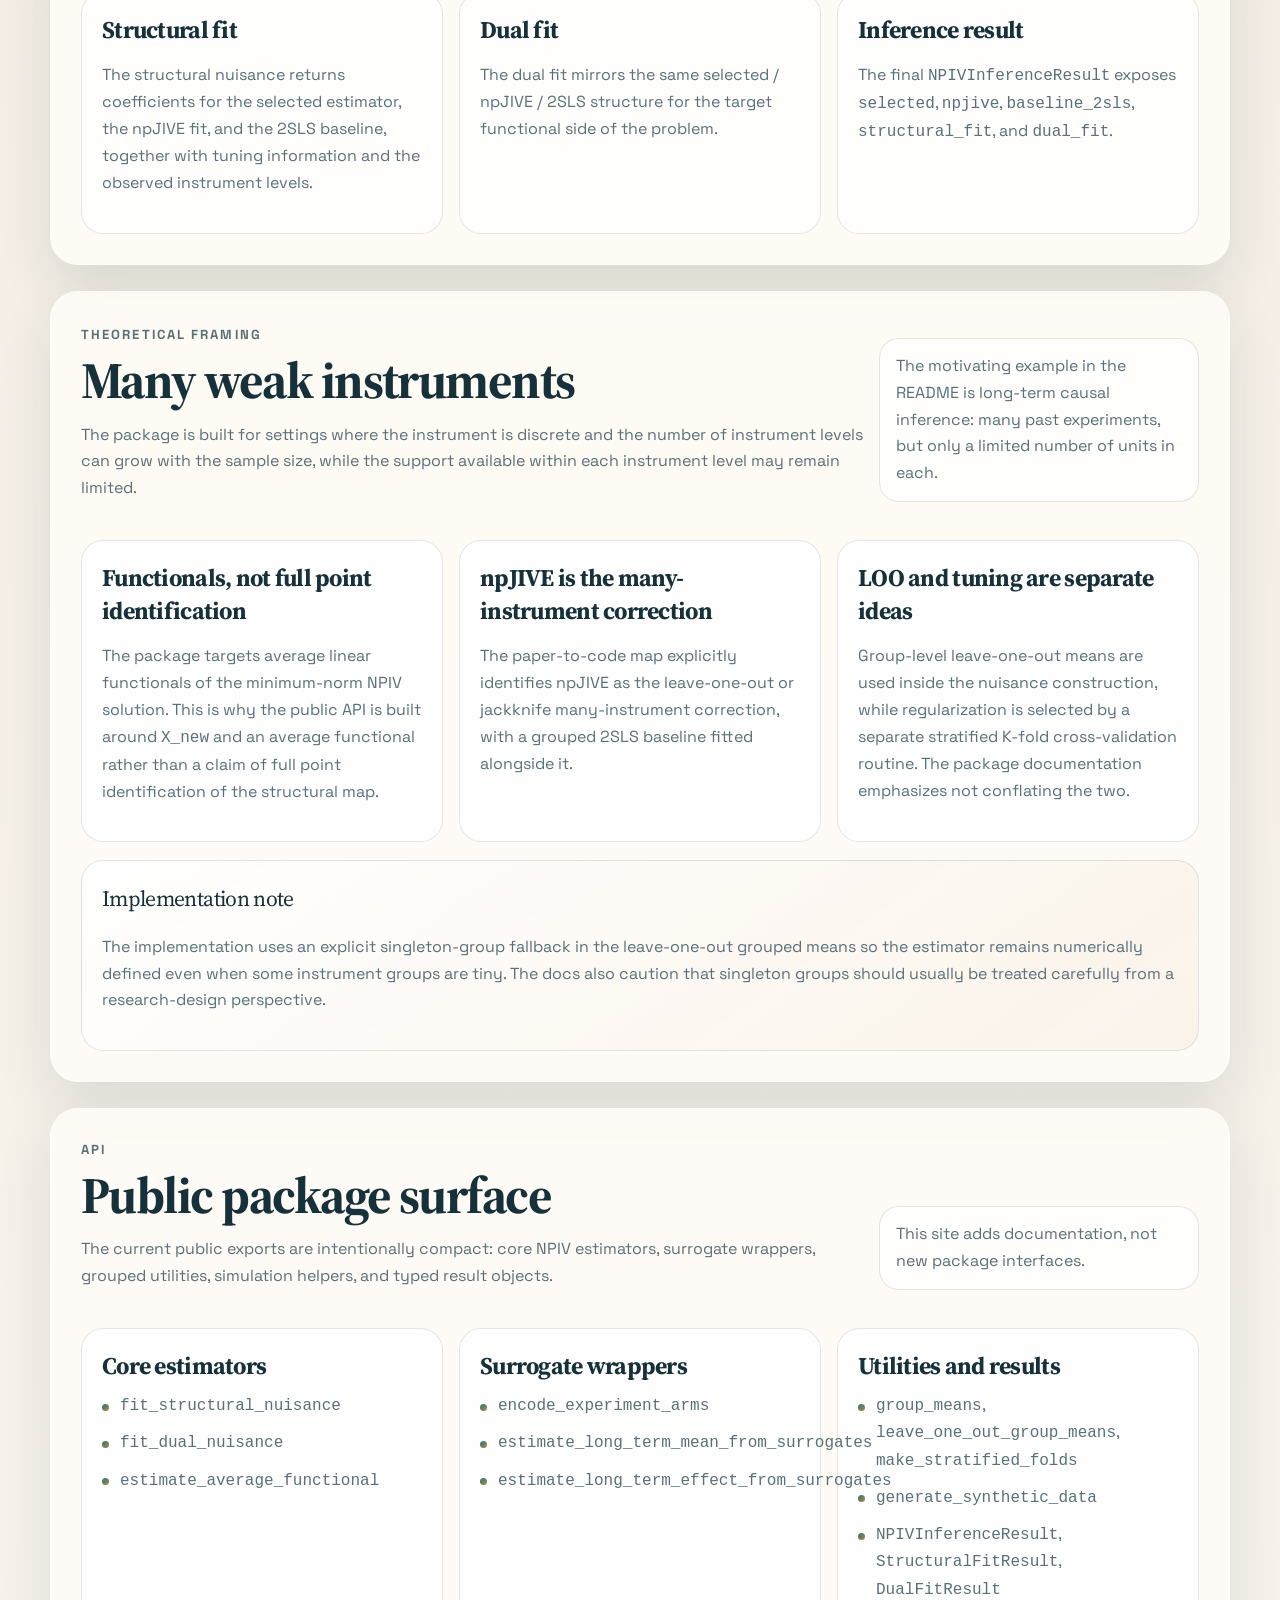
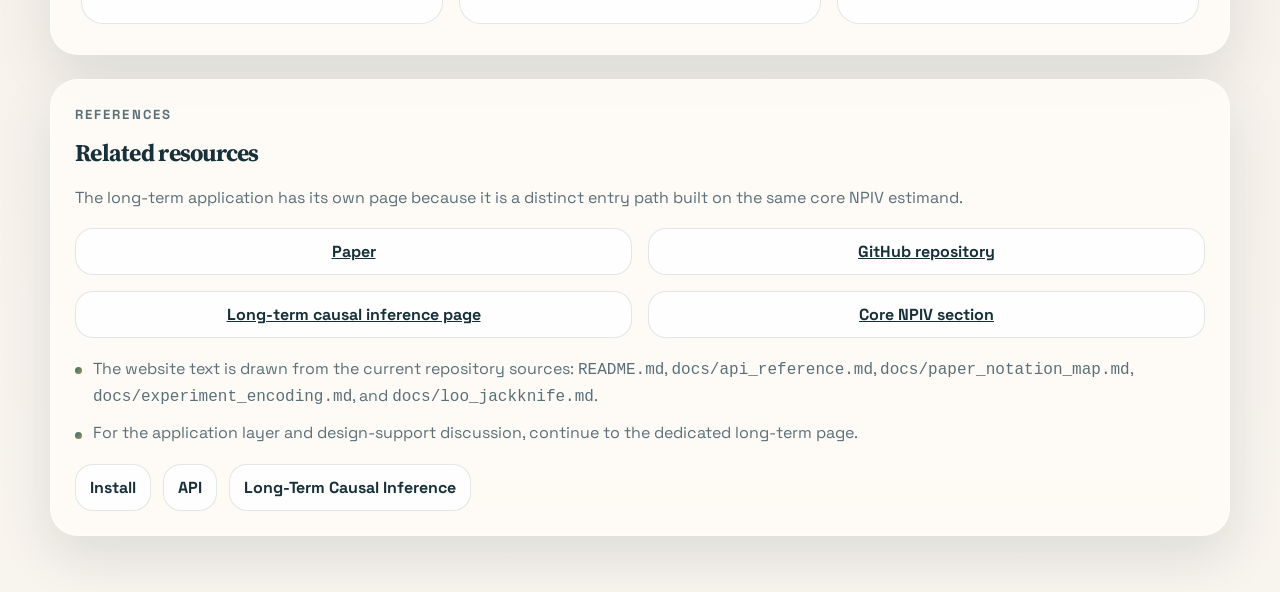
==== commit 7cee3ffe: "refine site tone" ====
--- a/docs/index.html
+++ b/docs/index.html
@@ -64,8 +64,8 @@
           </div>
           <div class="hero-actions">
             <a class="button button-primary" href="#install">Install</a>
-            <a class="button button-secondary" href="#core-npiv">Core NPIV Quickstart</a>
-            <a class="button button-secondary" href="./long-term.html">Long-Term Application</a>
+            <a class="button button-secondary" href="#core-npiv">Core NPIV Interface</a>
+            <a class="button button-secondary" href="./long-term.html">Surrogate Application</a>
           </div>
           <ul class="hero-pills">
             <li>Many weak discrete instruments</li>
@@ -76,7 +76,7 @@
 
         <aside class="hero-panel">
           <section>
-            <p class="mini-label">At A Glance</p>
+            <p class="mini-label">Overview</p>
             <div class="stat-list">
               <article class="metric-card">
                 <strong>Two entry paths</strong>
@@ -98,9 +98,9 @@
                 </span>
               </article>
               <article class="metric-card">
-                <strong>Flagship application</strong>
+                <strong>Primary application</strong>
                 <span>
-                  Long-term causal inference with surrogates is a flagship
+                  Long-term causal inference with surrogates is a primary
                   application of the package, not the whole package.
                 </span>
               </article>
@@ -123,8 +123,8 @@
         <section class="section" id="entry-paths">
           <div class="section-heading">
             <div>
-              <p class="eyebrow">Start Here</p>
-              <h2>Which interface should you use?</h2>
+              <p class="eyebrow">Interface Selection</p>
+              <h2>Choosing an entry path</h2>
               <p class="section-intro">
                 The package separates a low-level NPIV interface from a
                 surrogate application layer. Use the toggle below to choose the
@@ -158,10 +158,11 @@
             <article class="route-panel" data-interface-panel="core">
               <h3>Use the core API when the NPIV problem is already explicit.</h3>
               <p>
-                Start here if you already have observed covariates or basis
-                features <code>X</code>, a discrete instrument <code>Z</code>,
-                outcomes <code>Y</code>, and a target covariate sample
-                <code>X_new</code> defining the linear functional of interest.
+                Use this route when you already have observed covariates or
+                basis features <code>X</code>, a discrete instrument
+                <code>Z</code>, outcomes <code>Y</code>, and a target covariate
+                sample <code>X_new</code> defining the linear functional of
+                interest.
               </p>
               <ul class="api-list">
                 <li><code>fit_structural_nuisance</code></li>
@@ -173,16 +174,16 @@
                 <span class="pill">Dual / Riesz nuisance</span>
                 <span class="pill">Debiased functional inference</span>
               </div>
-              <a class="route-cta" href="#core-npiv">Go to core quickstart</a>
+              <a class="route-cta" href="#core-npiv">See core interface</a>
             </article>
 
             <article class="route-panel is-hidden" data-interface-panel="longterm">
               <h3>Use the surrogate API when historical experiments are the instrument.</h3>
               <p>
-                Start here if you have historical experiments with surrogate and
-                long-term outcomes, plus a novel experiment that contributes only
-                surrogate outcomes. The wrappers translate this application
-                structure into the core NPIV estimand.
+                Use this route when you have historical experiments with
+                surrogate and long-term outcomes, plus a novel experiment that
+                contributes only surrogate outcomes. The wrappers translate this
+                application structure into the core NPIV estimand.
               </p>
               <ul class="api-list">
                 <li><code>encode_experiment_arms</code></li>
@@ -194,7 +195,7 @@
                 <span class="pill">Novel surrogates -> X_new</span>
                 <span class="pill">Support diagnostics</span>
               </div>
-              <a class="route-cta" href="./long-term.html">Open long-term page</a>
+              <a class="route-cta" href="./long-term.html">See surrogate interface</a>
             </article>
           </div>
         </section>
@@ -268,7 +269,7 @@
 
           <div class="grid-2">
             <article class="surface-card">
-              <p class="mini-label">Quickstart</p>
+              <p class="mini-label">Example</p>
               <pre class="code-block"><code>from discreteNPIV import (
     estimate_average_functional,
     fit_dual_nuisance,
@@ -405,8 +406,8 @@
         <section class="section" id="theory">
           <div class="section-heading">
             <div>
-              <p class="eyebrow">Theory In Plain Language</p>
-              <h2>What “many weak instruments” means here</h2>
+              <p class="eyebrow">Theoretical Framing</p>
+              <h2>Many weak instruments</h2>
               <p class="section-intro">
                 The package is built for settings where the instrument is
                 discrete and the number of instrument levels can grow with the
@@ -507,16 +508,16 @@
 
         <section class="reference-card" id="references">
           <p class="eyebrow">References</p>
-          <h3>Paper, repository, and companion page</h3>
+          <h3>Related resources</h3>
           <p>
             The long-term application has its own page because it is a distinct
             entry path built on the same core NPIV estimand.
           </p>
           <div class="reference-grid" style="margin-top: 16px;">
-            <a href="https://arxiv.org/abs/2505.07729">Open the paper</a>
-            <a href="https://github.com/Larsvanderlaan/discreteNPIV">Open the GitHub repository</a>
-            <a href="./long-term.html">Open the long-term surrogate page</a>
-            <a href="#core-npiv">Return to core quickstart</a>
+            <a href="https://arxiv.org/abs/2505.07729">Paper</a>
+            <a href="https://github.com/Larsvanderlaan/discreteNPIV">GitHub repository</a>
+            <a href="./long-term.html">Long-term causal inference page</a>
+            <a href="#core-npiv">Core NPIV section</a>
           </div>
           <ul class="reference-list" style="margin-top: 18px;">
             <li>
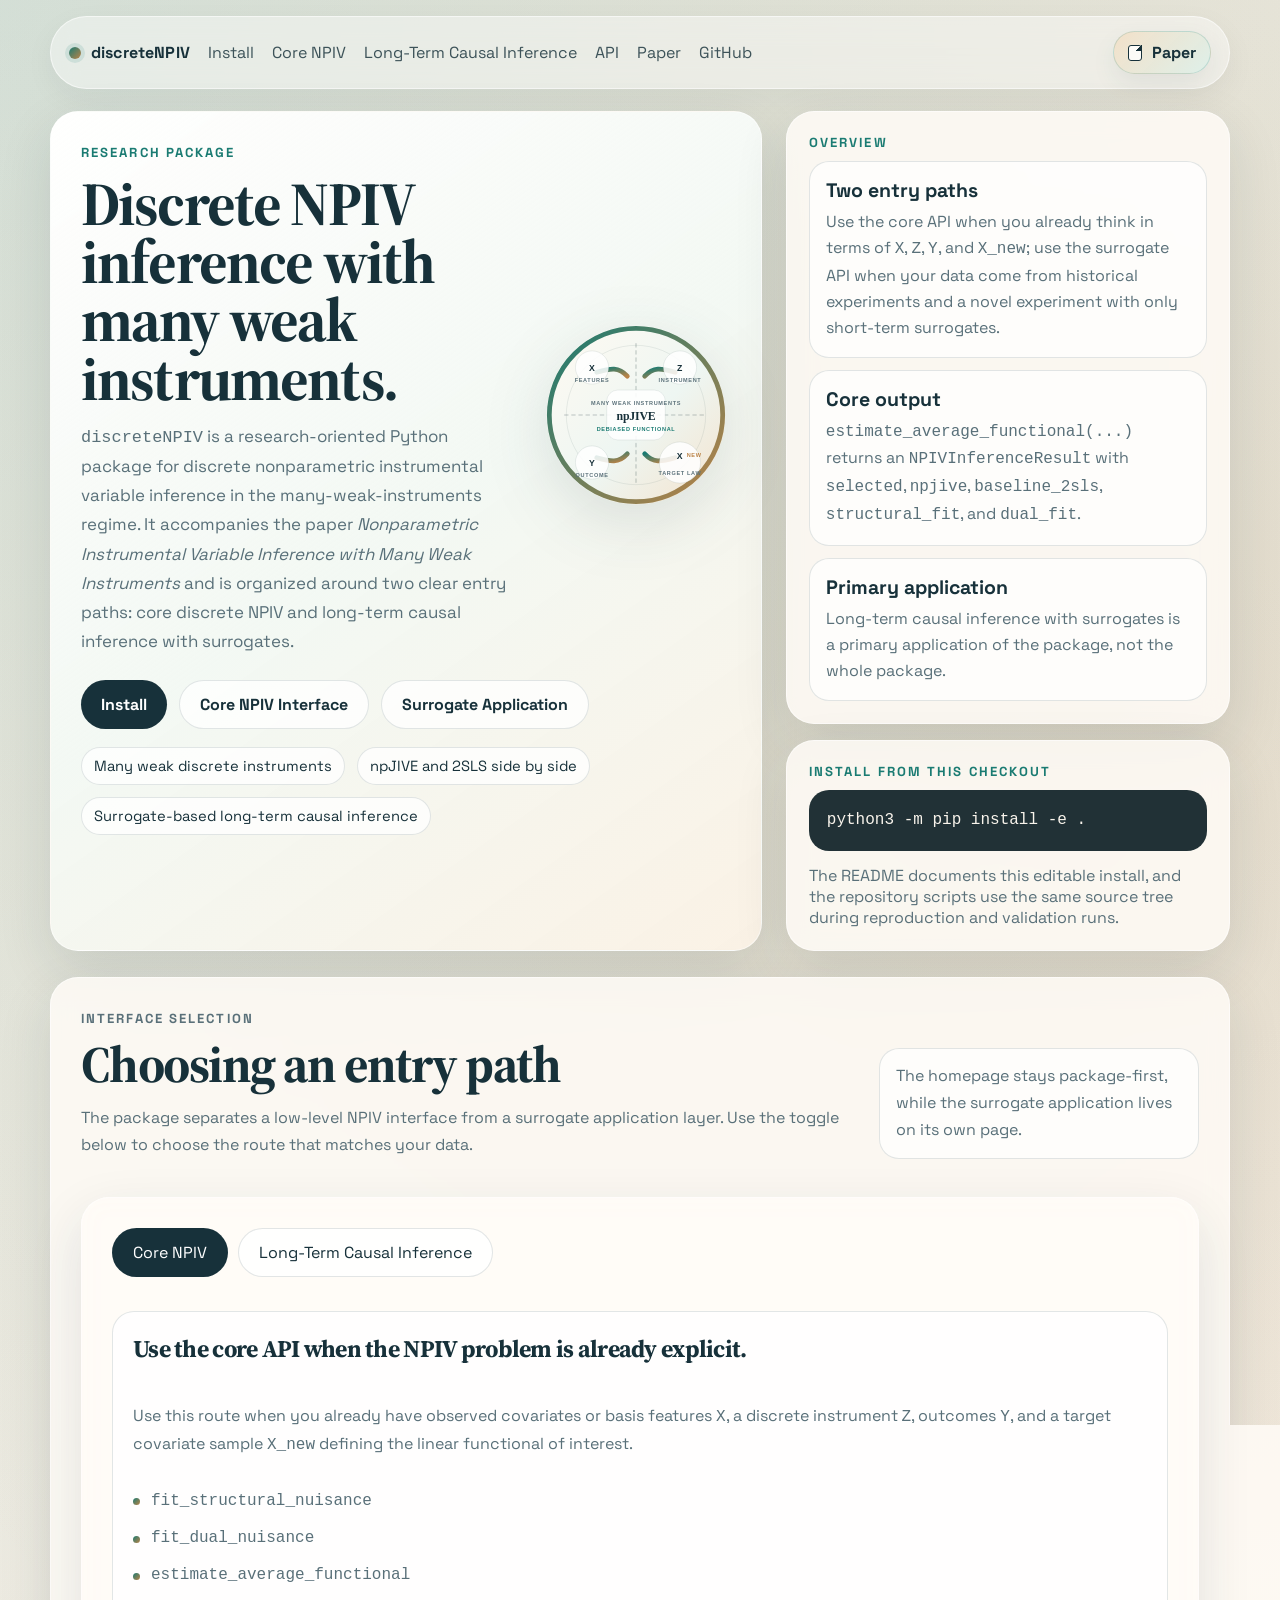
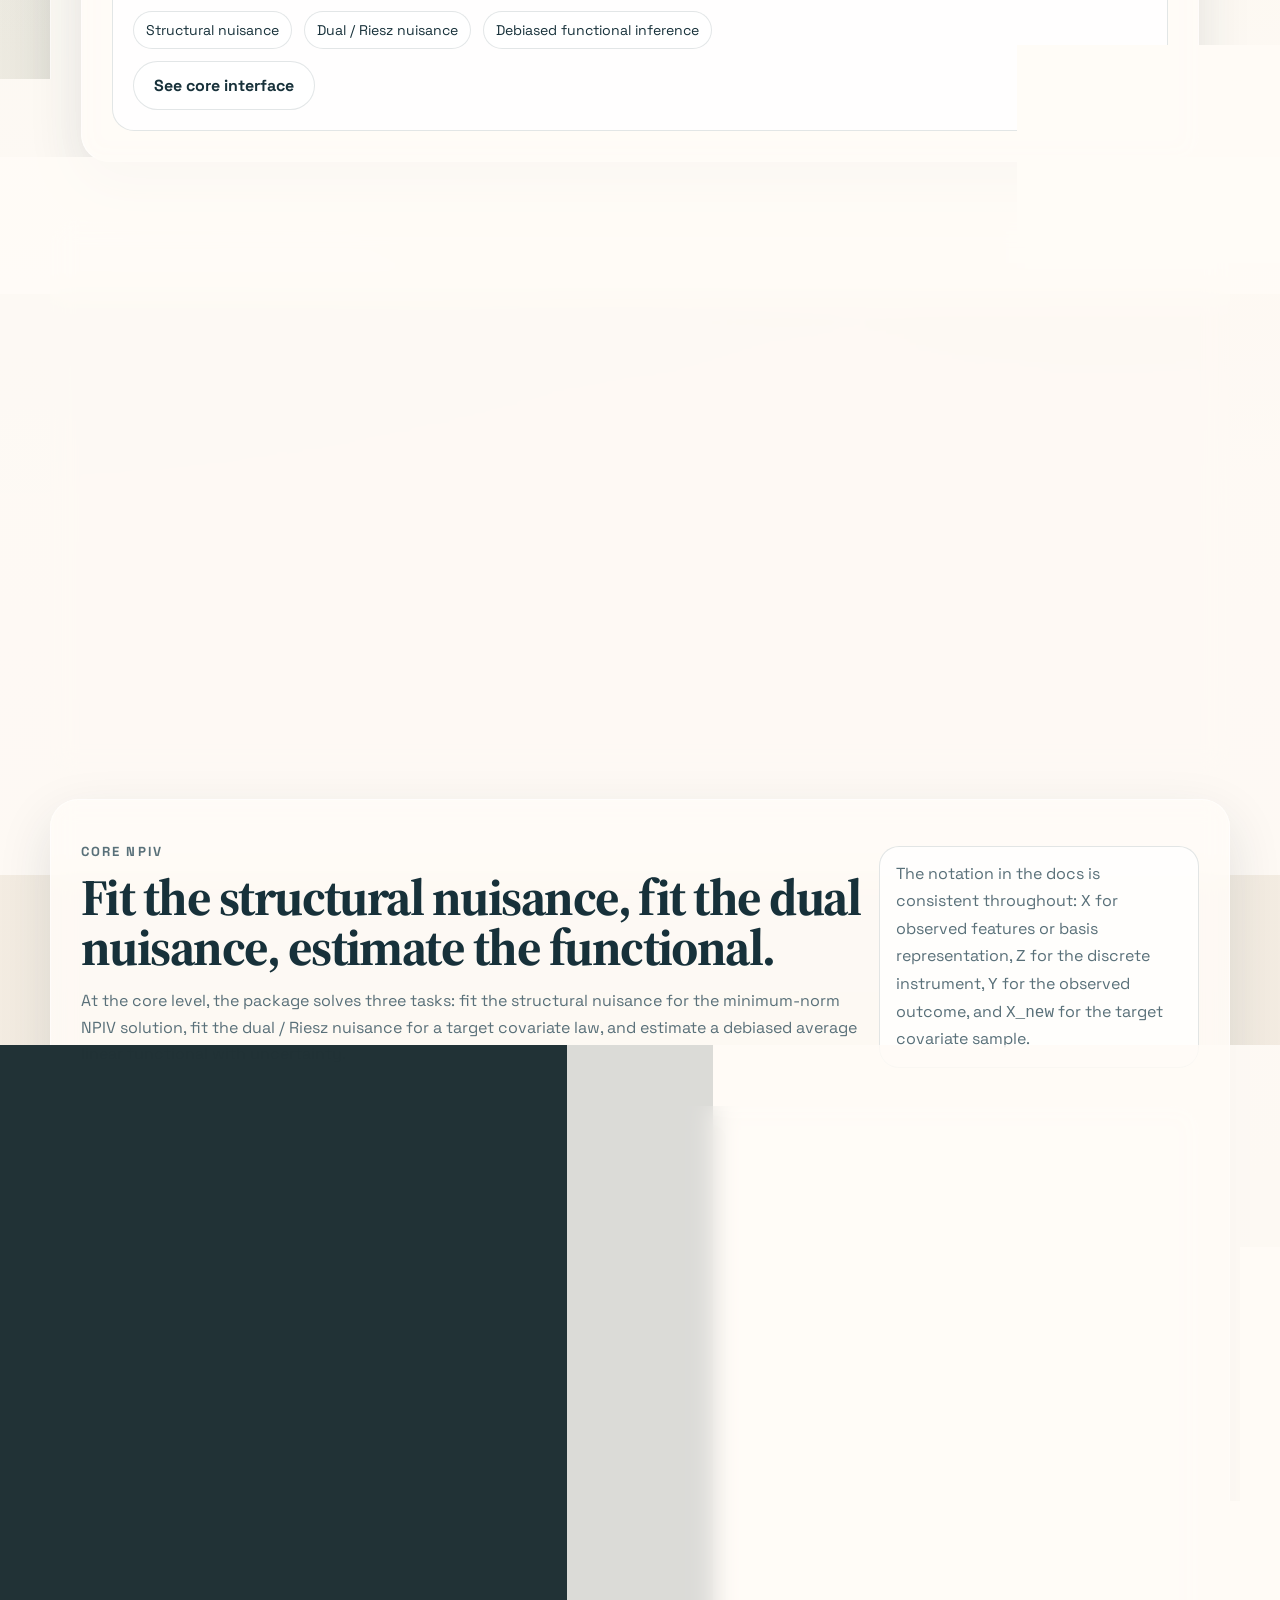
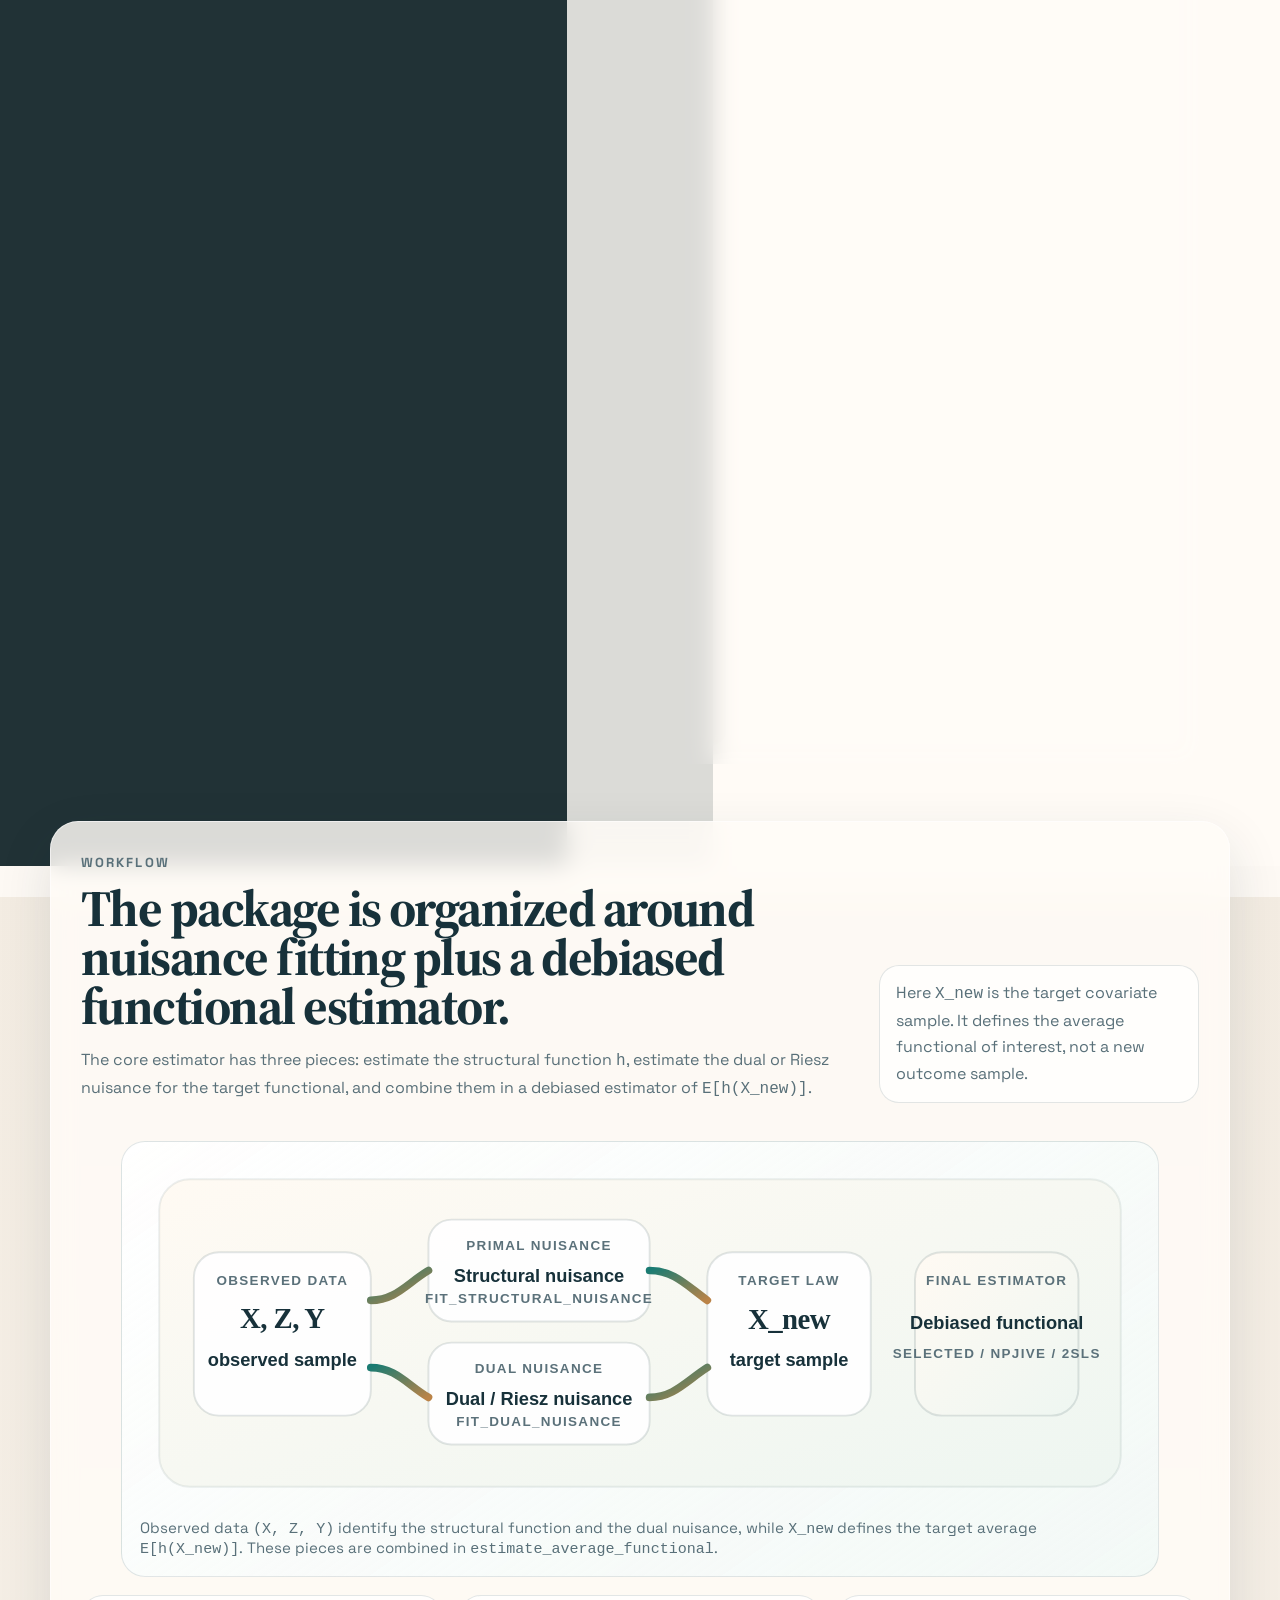
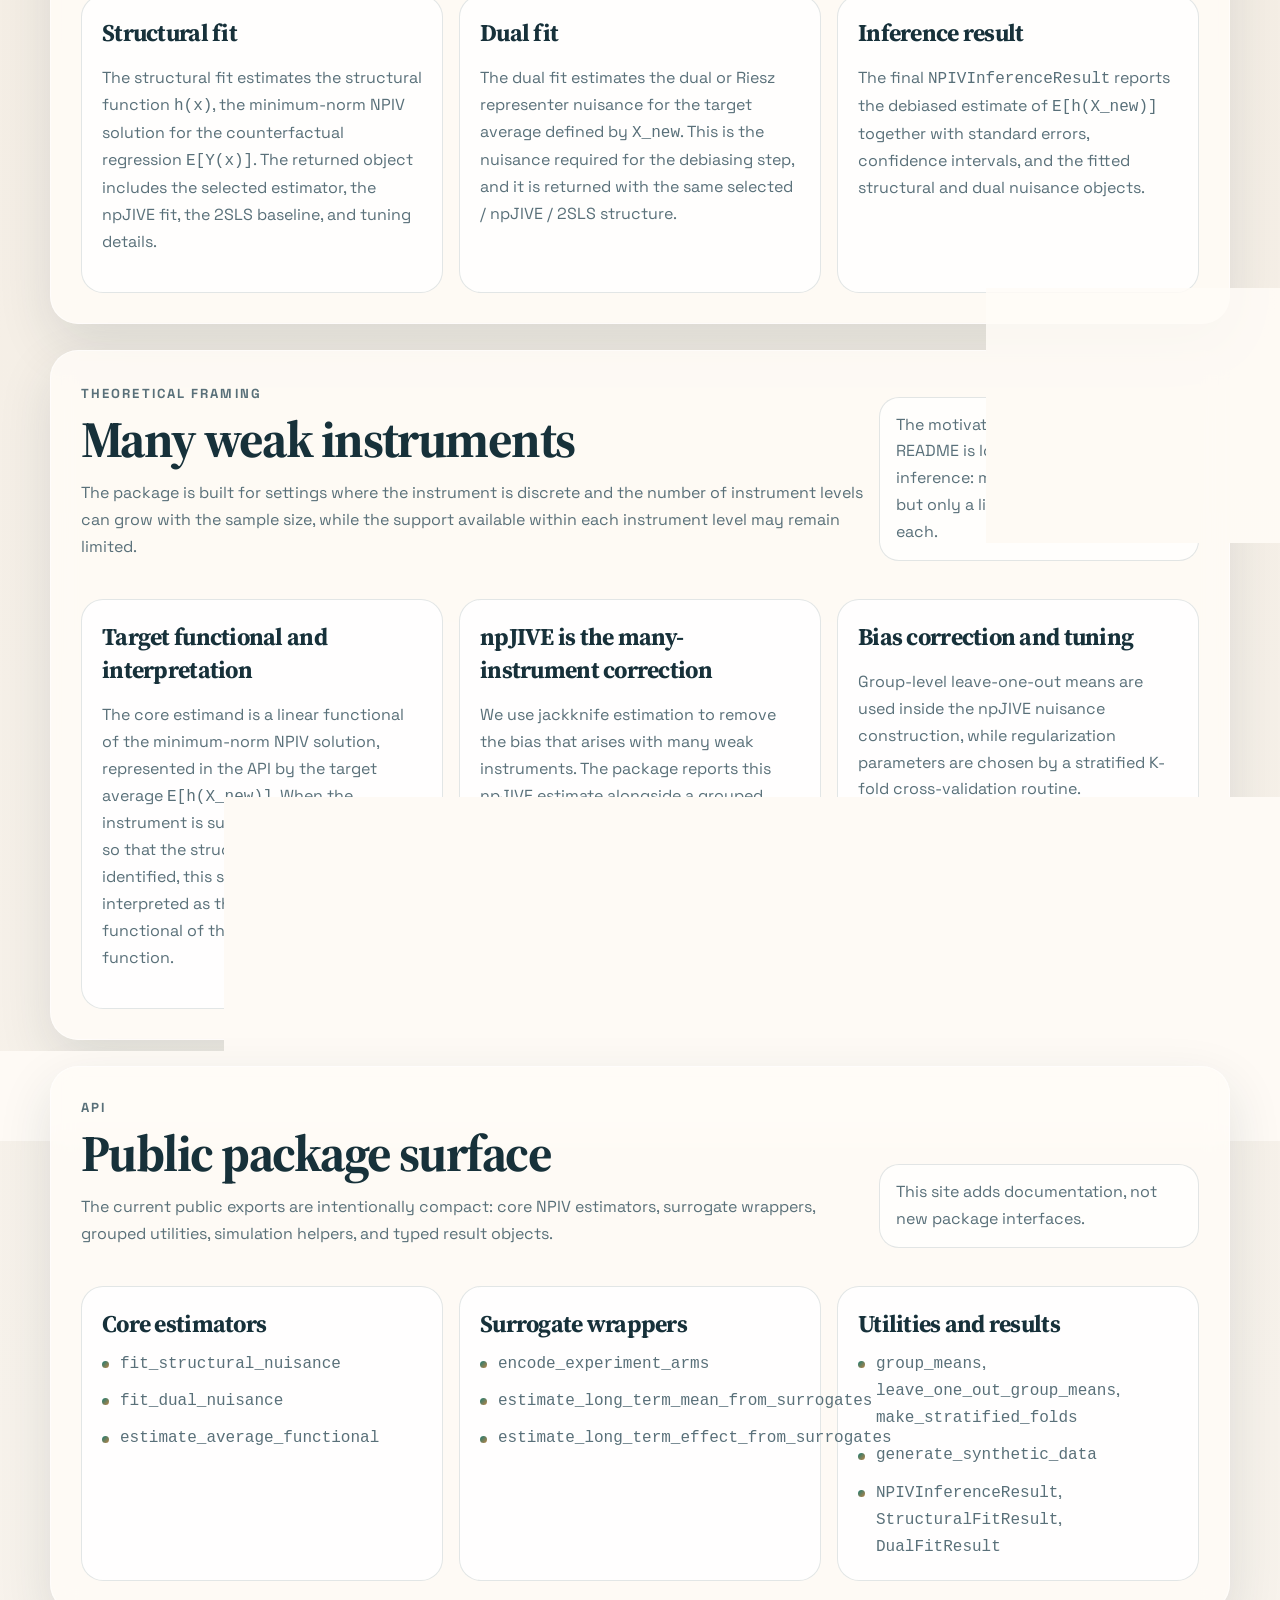
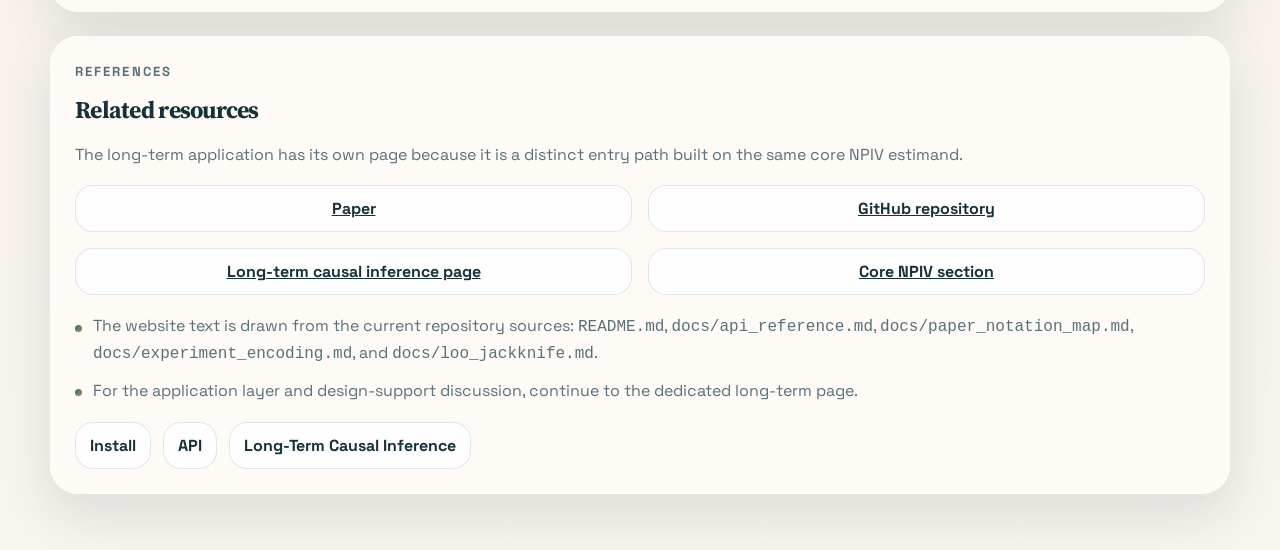
==== commit 2226bd71: "Clarify discreteNPIV docs language" ====
--- a/docs/index.html
+++ b/docs/index.html
@@ -321,21 +321,25 @@
                 <article class="detail-card">
                   <h3><code>fit_structural_nuisance</code></h3>
                   <p>
-                    Fits the primal nuisance for the minimum-norm NPIV solution.
+                    Estimates the structural function <code>h(x)</code>, that
+                    is, the minimum-norm NPIV solution for the counterfactual
+                    regression <code>E[Y(x)]</code>.
                   </p>
                 </article>
                 <article class="detail-card">
                   <h3><code>fit_dual_nuisance</code></h3>
                   <p>
-                    Fits the dual or Riesz nuisance for the target feature
-                    distribution defined by <code>X_new</code>.
+                    Estimates the dual or Riesz representer nuisance for the
+                    target functional defined by <code>X_new</code>. This is
+                    the nuisance needed to debias the plug-in functional.
                   </p>
                 </article>
                 <article class="detail-card">
                   <h3><code>estimate_average_functional</code></h3>
                   <p>
-                    Fits both nuisances and returns the debiased average linear
-                    functional with a standard error and confidence interval.
+                    Combines the structural and dual nuisances to estimate the
+                    debiased average functional <code>E[h(X_new)]</code>,
+                    together with a standard error and confidence interval.
                   </p>
                 </article>
               </div>
@@ -349,15 +353,16 @@
               <p class="eyebrow">Workflow</p>
               <h2>The package is organized around nuisance fitting plus a debiased functional estimator.</h2>
               <p class="section-intro">
-                The notation map in the repository connects the paper language,
-                the core API, and the surrogate wrappers. At the site level,
-                the estimator stack is the picture below.
+                The core estimator has three pieces: estimate the structural
+                function <code>h</code>, estimate the dual or Riesz nuisance
+                for the target functional, and combine them in a debiased
+                estimator of <code>E[h(X_new)]</code>.
               </p>
             </div>
             <p class="section-side-note">
-              In the paper-to-code map, the structural nuisance corresponds to
-              the minimum-norm solution and the dual nuisance corresponds to the
-              Riesz representer for the target functional.
+              Here <code>X_new</code> is the target covariate sample. It
+              defines the average functional of interest, not a new outcome
+              sample.
             </p>
           </div>
 
@@ -369,9 +374,10 @@
               height="320"
             />
             <figcaption class="figure-caption">
-              Observed data and the target covariate sample feed the structural
-              and dual nuisance problems, which are then combined in
-              <code>estimate_average_functional</code>.
+              Observed data <code>(X, Z, Y)</code> identify the structural
+              function and the dual nuisance, while <code>X_new</code> defines
+              the target average <code>E[h(X_new)]</code>. These pieces are
+              combined in <code>estimate_average_functional</code>.
             </figcaption>
           </figure>
 
@@ -379,25 +385,29 @@
             <article class="card">
               <h3>Structural fit</h3>
               <p>
-                The structural nuisance returns coefficients for the selected
-                estimator, the npJIVE fit, and the 2SLS baseline, together with
-                tuning information and the observed instrument levels.
+                The structural fit estimates the structural function
+                <code>h(x)</code>, the minimum-norm NPIV solution for the
+                counterfactual regression <code>E[Y(x)]</code>. The returned
+                object includes the selected estimator, the npJIVE fit, the
+                2SLS baseline, and tuning details.
               </p>
             </article>
             <article class="card">
               <h3>Dual fit</h3>
               <p>
-                The dual fit mirrors the same selected / npJIVE / 2SLS structure
-                for the target functional side of the problem.
+                The dual fit estimates the dual or Riesz representer nuisance
+                for the target average defined by <code>X_new</code>. This is
+                the nuisance required for the debiasing step, and it is returned
+                with the same selected / npJIVE / 2SLS structure.
               </p>
             </article>
             <article class="card">
               <h3>Inference result</h3>
               <p>
-                The final <code>NPIVInferenceResult</code> exposes
-                <code>selected</code>, <code>npjive</code>,
-                <code>baseline_2sls</code>, <code>structural_fit</code>, and
-                <code>dual_fit</code>.
+                The final <code>NPIVInferenceResult</code> reports the debiased
+                estimate of <code>E[h(X_new)]</code> together with standard
+                errors, confidence intervals, and the fitted structural and dual
+                nuisance objects.
               </p>
             </article>
           </div>
@@ -423,43 +433,34 @@
 
           <div class="theory-grid">
             <article class="definition-card">
-              <h3>Functionals, not full point identification</h3>
-              <p>
-                The package targets average linear functionals of the
-                minimum-norm NPIV solution. This is why the public API is built
-                around <code>X_new</code> and an average functional rather than a
-                claim of full point identification of the structural map.
+              <h3>Target functional and interpretation</h3>
+              <p>
+                The core estimand is a linear functional of the minimum-norm
+                NPIV solution, represented in the API by the target average
+                <code>E[h(X_new)]</code>. When the instrument is sufficiently
+                rich and strong so that the structural function is point
+                identified, this same target can be interpreted as the
+                corresponding functional of the true structural function.
               </p>
             </article>
             <article class="definition-card">
               <h3>npJIVE is the many-instrument correction</h3>
               <p>
-                The paper-to-code map explicitly identifies npJIVE as the
-                leave-one-out or jackknife many-instrument correction, with a
-                grouped 2SLS baseline fitted alongside it.
+                We use jackknife estimation to remove the bias that arises with
+                many weak instruments. The package reports this npJIVE estimate
+                alongside a grouped 2SLS baseline.
               </p>
             </article>
             <article class="definition-card">
-              <h3>LOO and tuning are separate ideas</h3>
-              <p>
-                Group-level leave-one-out means are used inside the nuisance
-                construction, while regularization is selected by a separate
-                stratified K-fold cross-validation routine. The package
-                documentation emphasizes not conflating the two.
-              </p>
-            </article>
-          </div>
-
-          <aside class="callout" style="margin-top: 18px;">
-            <span class="callout-title">Implementation note</span>
-            <p>
-              The implementation uses an explicit singleton-group fallback in
-              the leave-one-out grouped means so the estimator remains
-              numerically defined even when some instrument groups are tiny. The
-              docs also caution that singleton groups should usually be treated
-              carefully from a research-design perspective.
-            </p>
-          </aside>
+              <h3>Bias correction and tuning</h3>
+              <p>
+                Group-level leave-one-out means are used inside the npJIVE
+                nuisance construction, while regularization parameters are
+                chosen by a stratified K-fold cross-validation routine.
+              </p>
+            </article>
+          </div>
+
         </section>
 
         <section class="section" id="api">
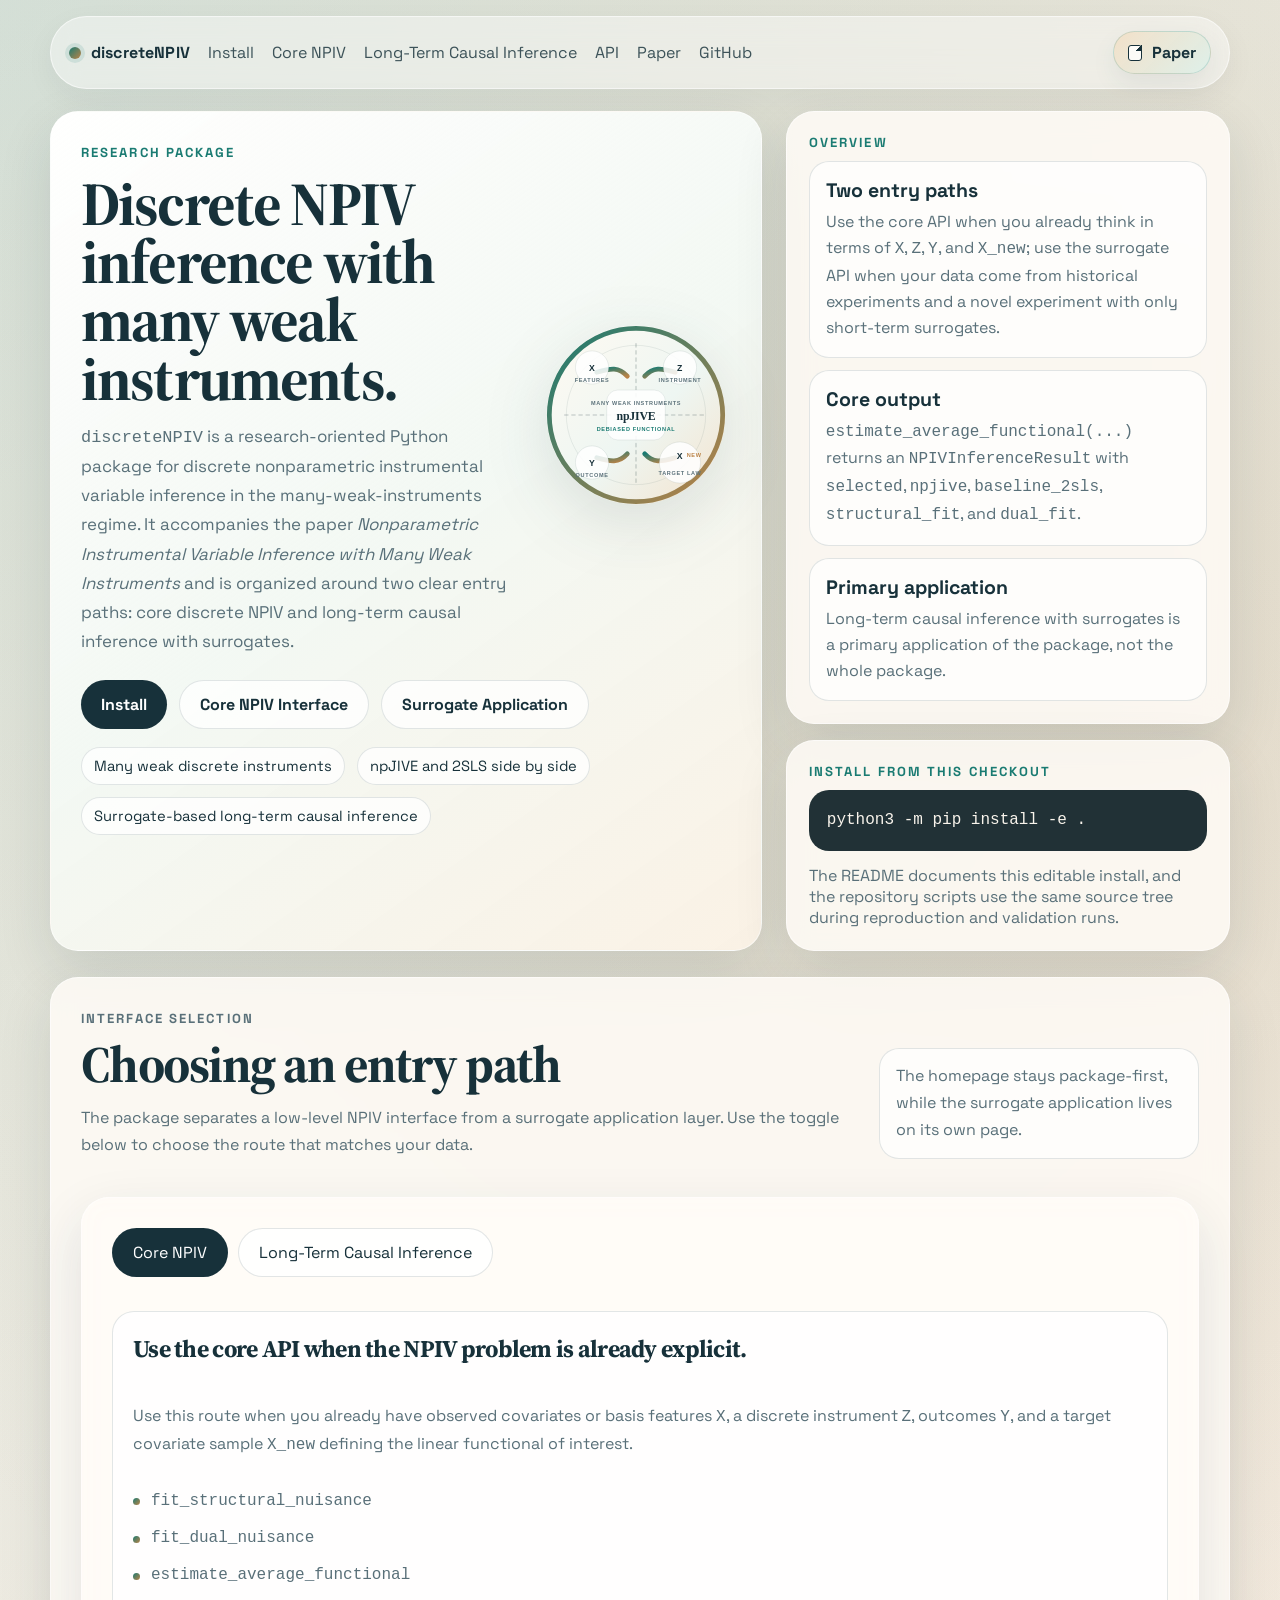
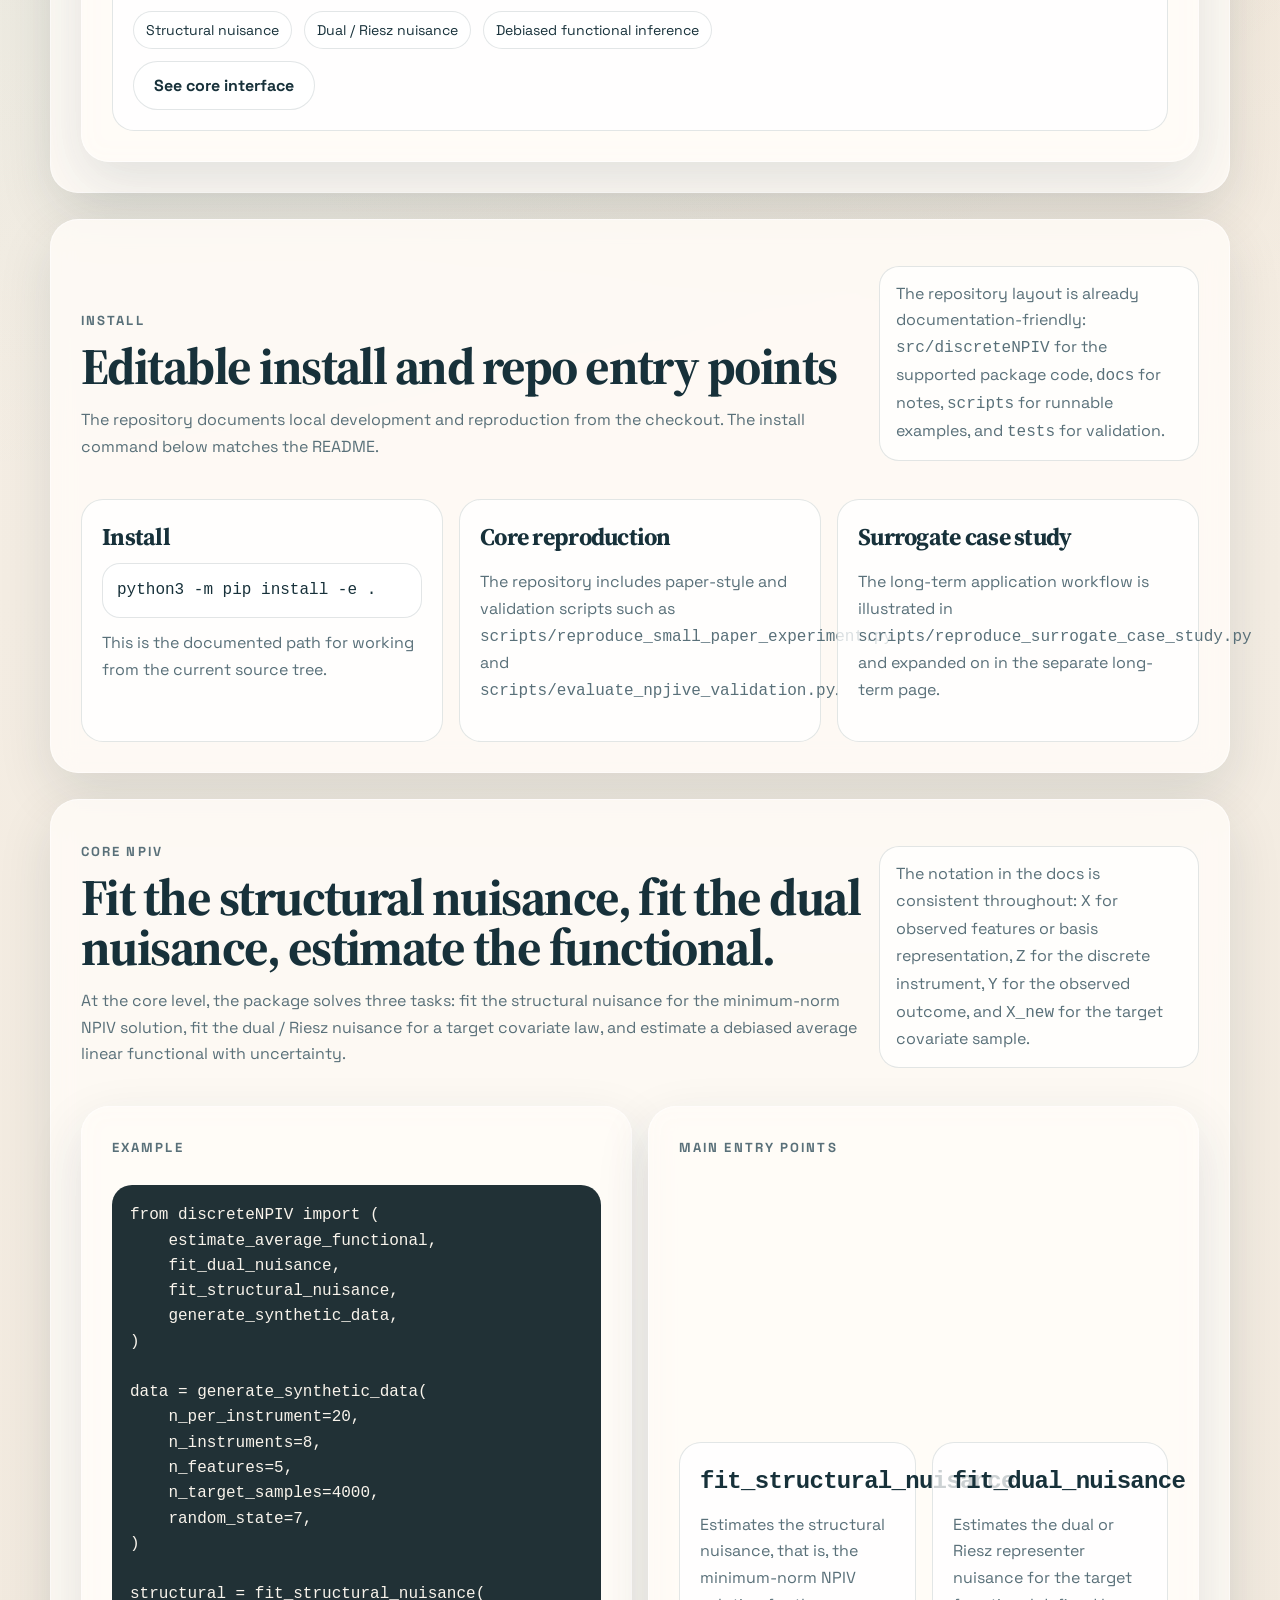
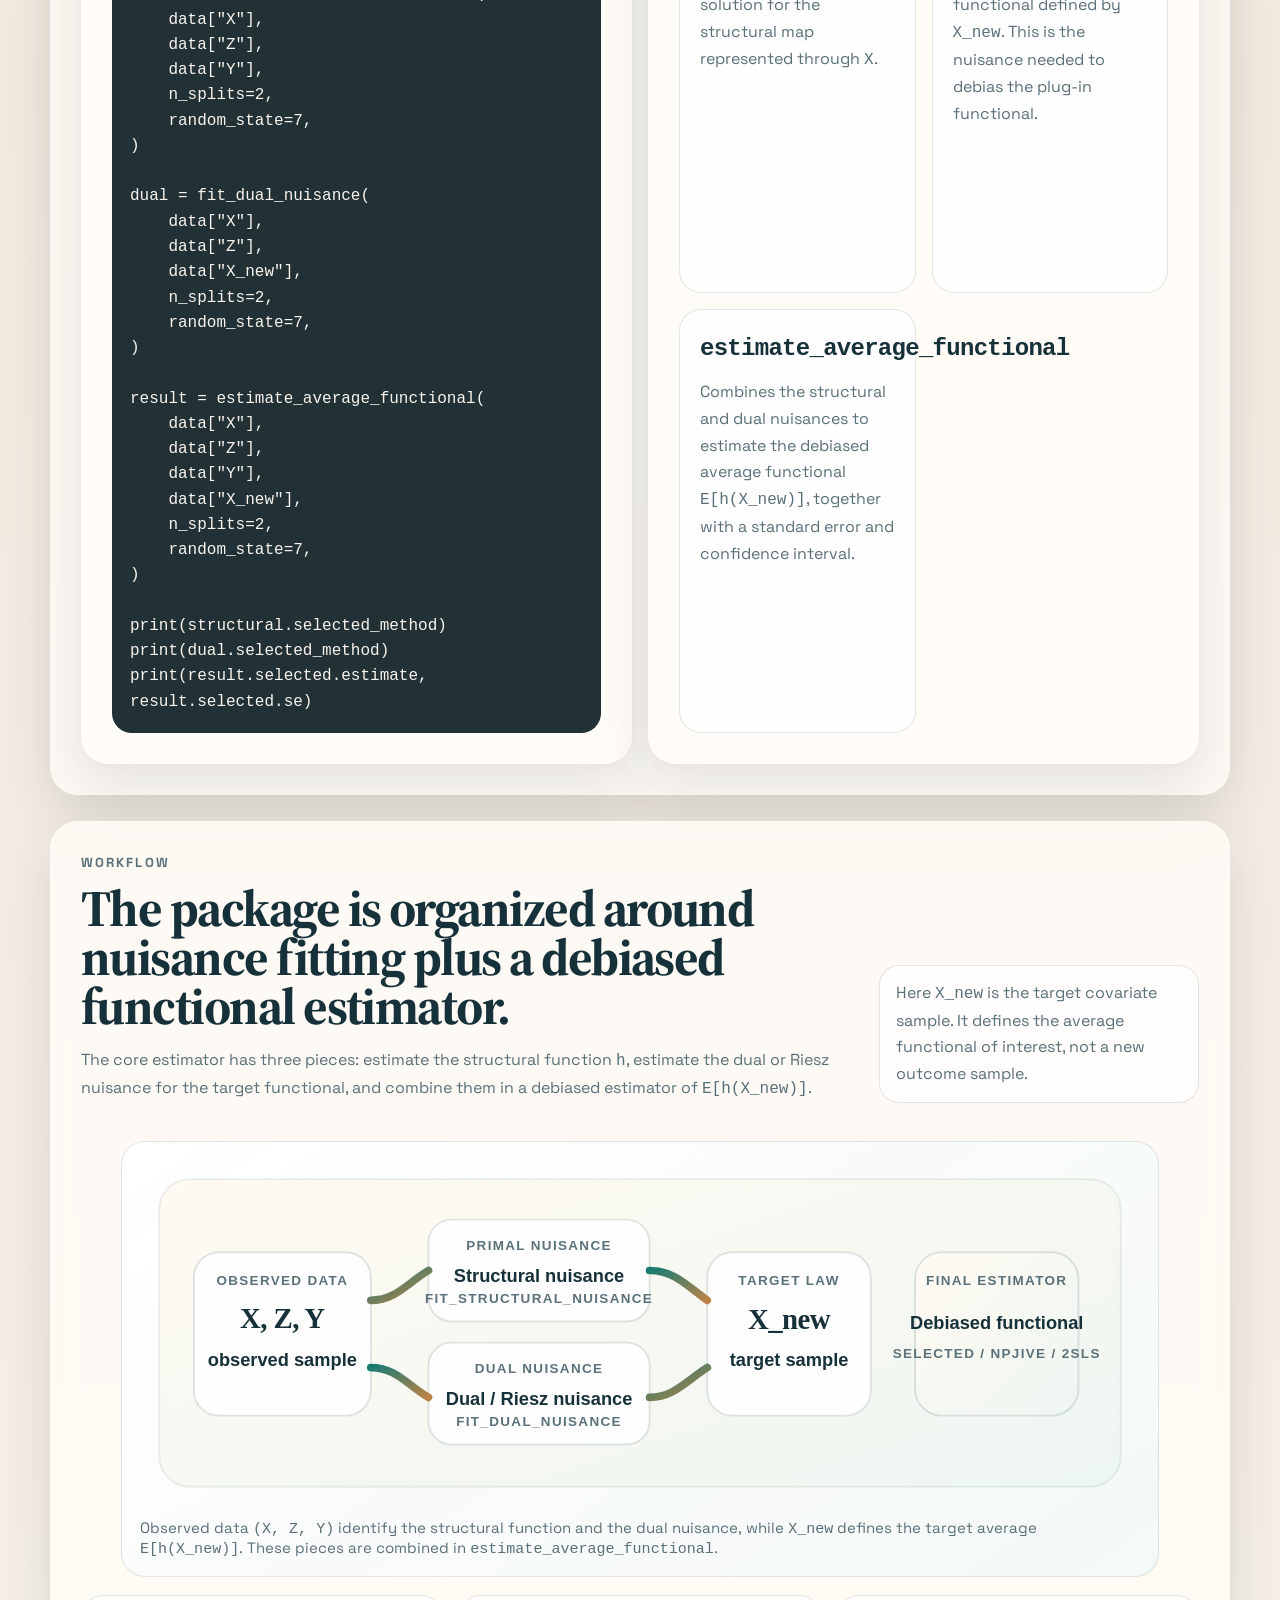
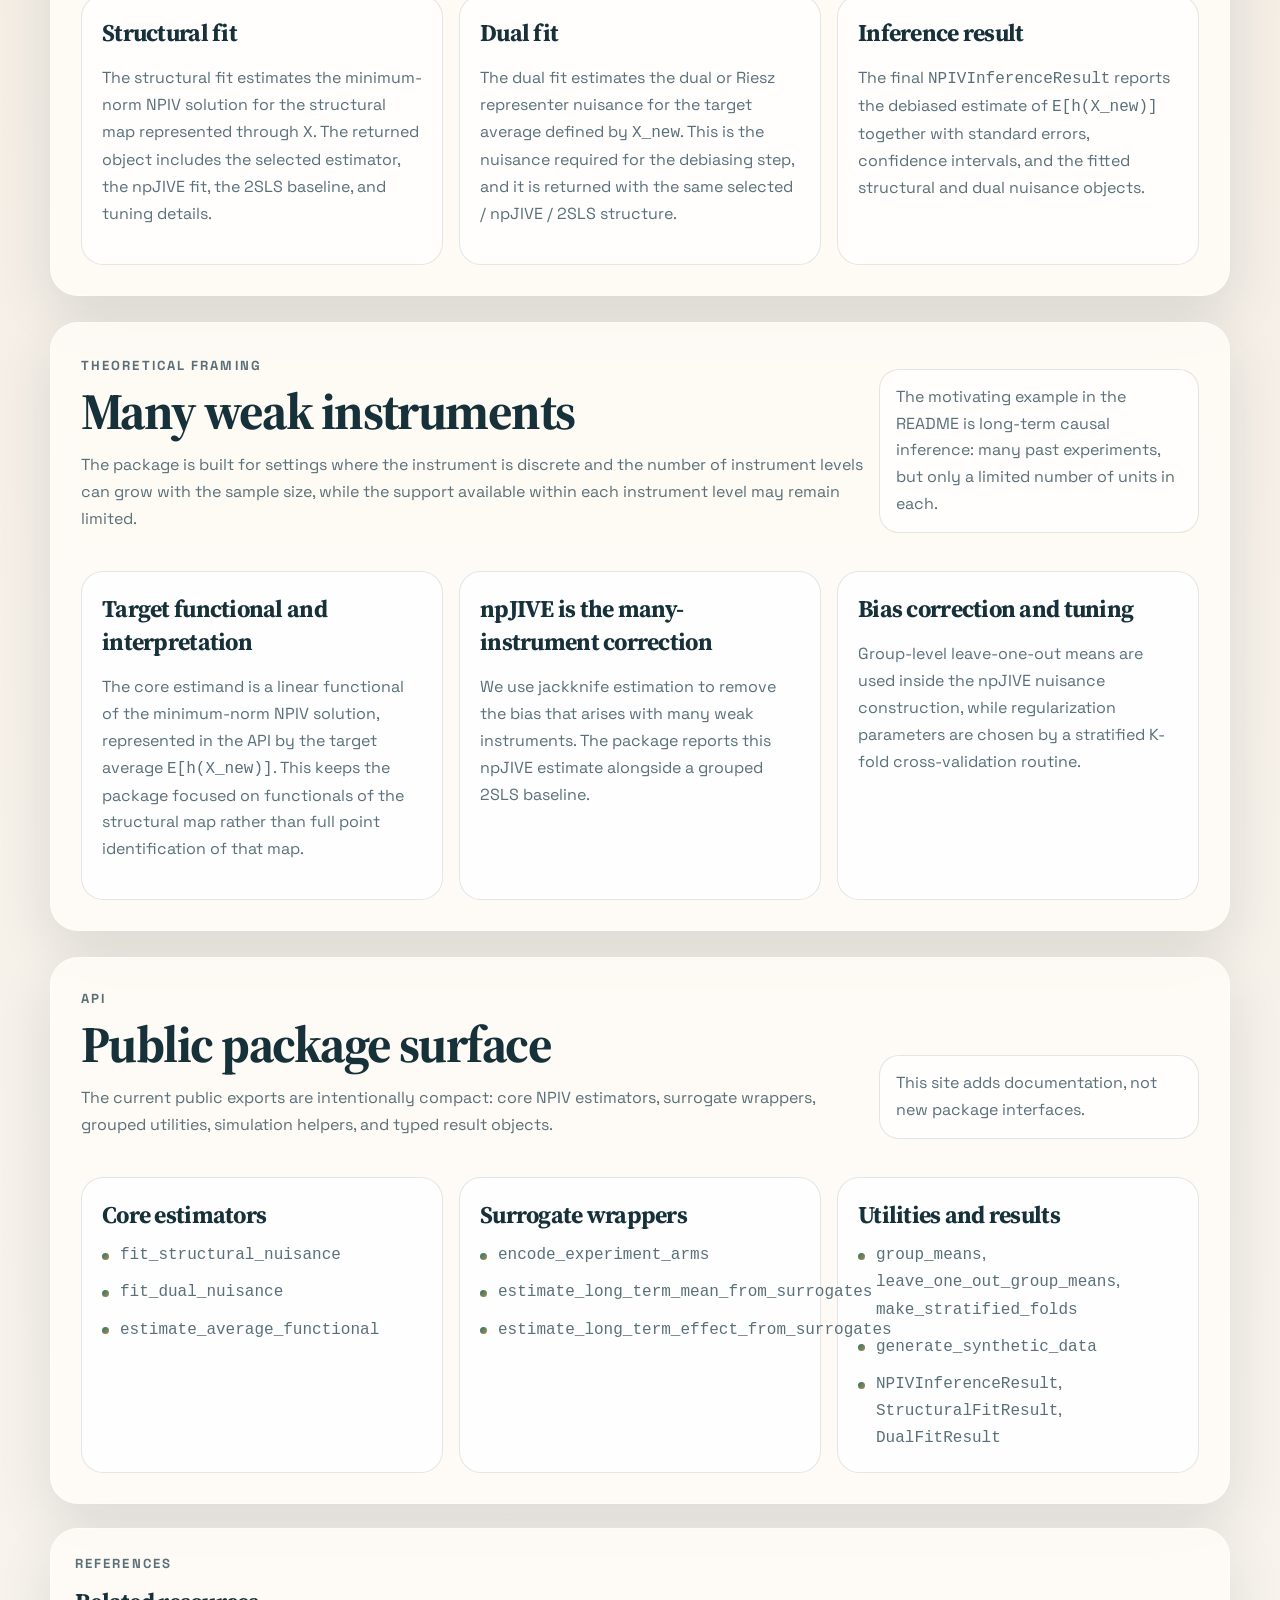
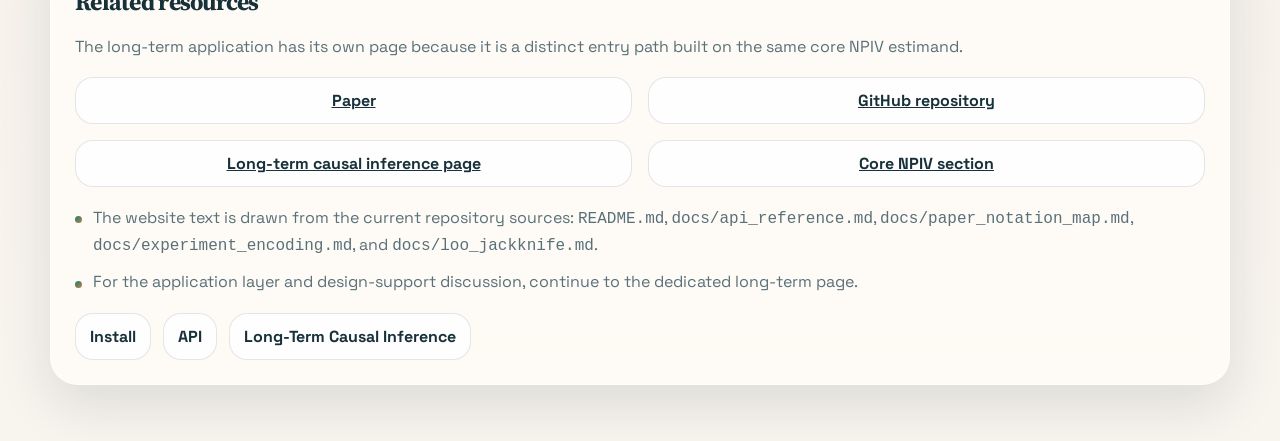
==== commit ee6c1b3a: "refine docs notation" ====
--- a/docs/index.html
+++ b/docs/index.html
@@ -321,9 +321,9 @@
                 <article class="detail-card">
                   <h3><code>fit_structural_nuisance</code></h3>
                   <p>
-                    Estimates the structural function <code>h(x)</code>, that
-                    is, the minimum-norm NPIV solution for the counterfactual
-                    regression <code>E[Y(x)]</code>.
+                    Estimates the structural nuisance, that is, the
+                    minimum-norm NPIV solution for the structural map
+                    represented through <code>X</code>.
                   </p>
                 </article>
                 <article class="detail-card">
@@ -385,11 +385,10 @@
             <article class="card">
               <h3>Structural fit</h3>
               <p>
-                The structural fit estimates the structural function
-                <code>h(x)</code>, the minimum-norm NPIV solution for the
-                counterfactual regression <code>E[Y(x)]</code>. The returned
-                object includes the selected estimator, the npJIVE fit, the
-                2SLS baseline, and tuning details.
+                The structural fit estimates the minimum-norm NPIV solution for
+                the structural map represented through <code>X</code>. The
+                returned object includes the selected estimator, the npJIVE
+                fit, the 2SLS baseline, and tuning details.
               </p>
             </article>
             <article class="card">
@@ -437,10 +436,9 @@
               <p>
                 The core estimand is a linear functional of the minimum-norm
                 NPIV solution, represented in the API by the target average
-                <code>E[h(X_new)]</code>. When the instrument is sufficiently
-                rich and strong so that the structural function is point
-                identified, this same target can be interpreted as the
-                corresponding functional of the true structural function.
+                <code>E[h(X_new)]</code>. This keeps the package focused on
+                functionals of the structural map rather than full point
+                identification of that map.
               </p>
             </article>
             <article class="definition-card">
